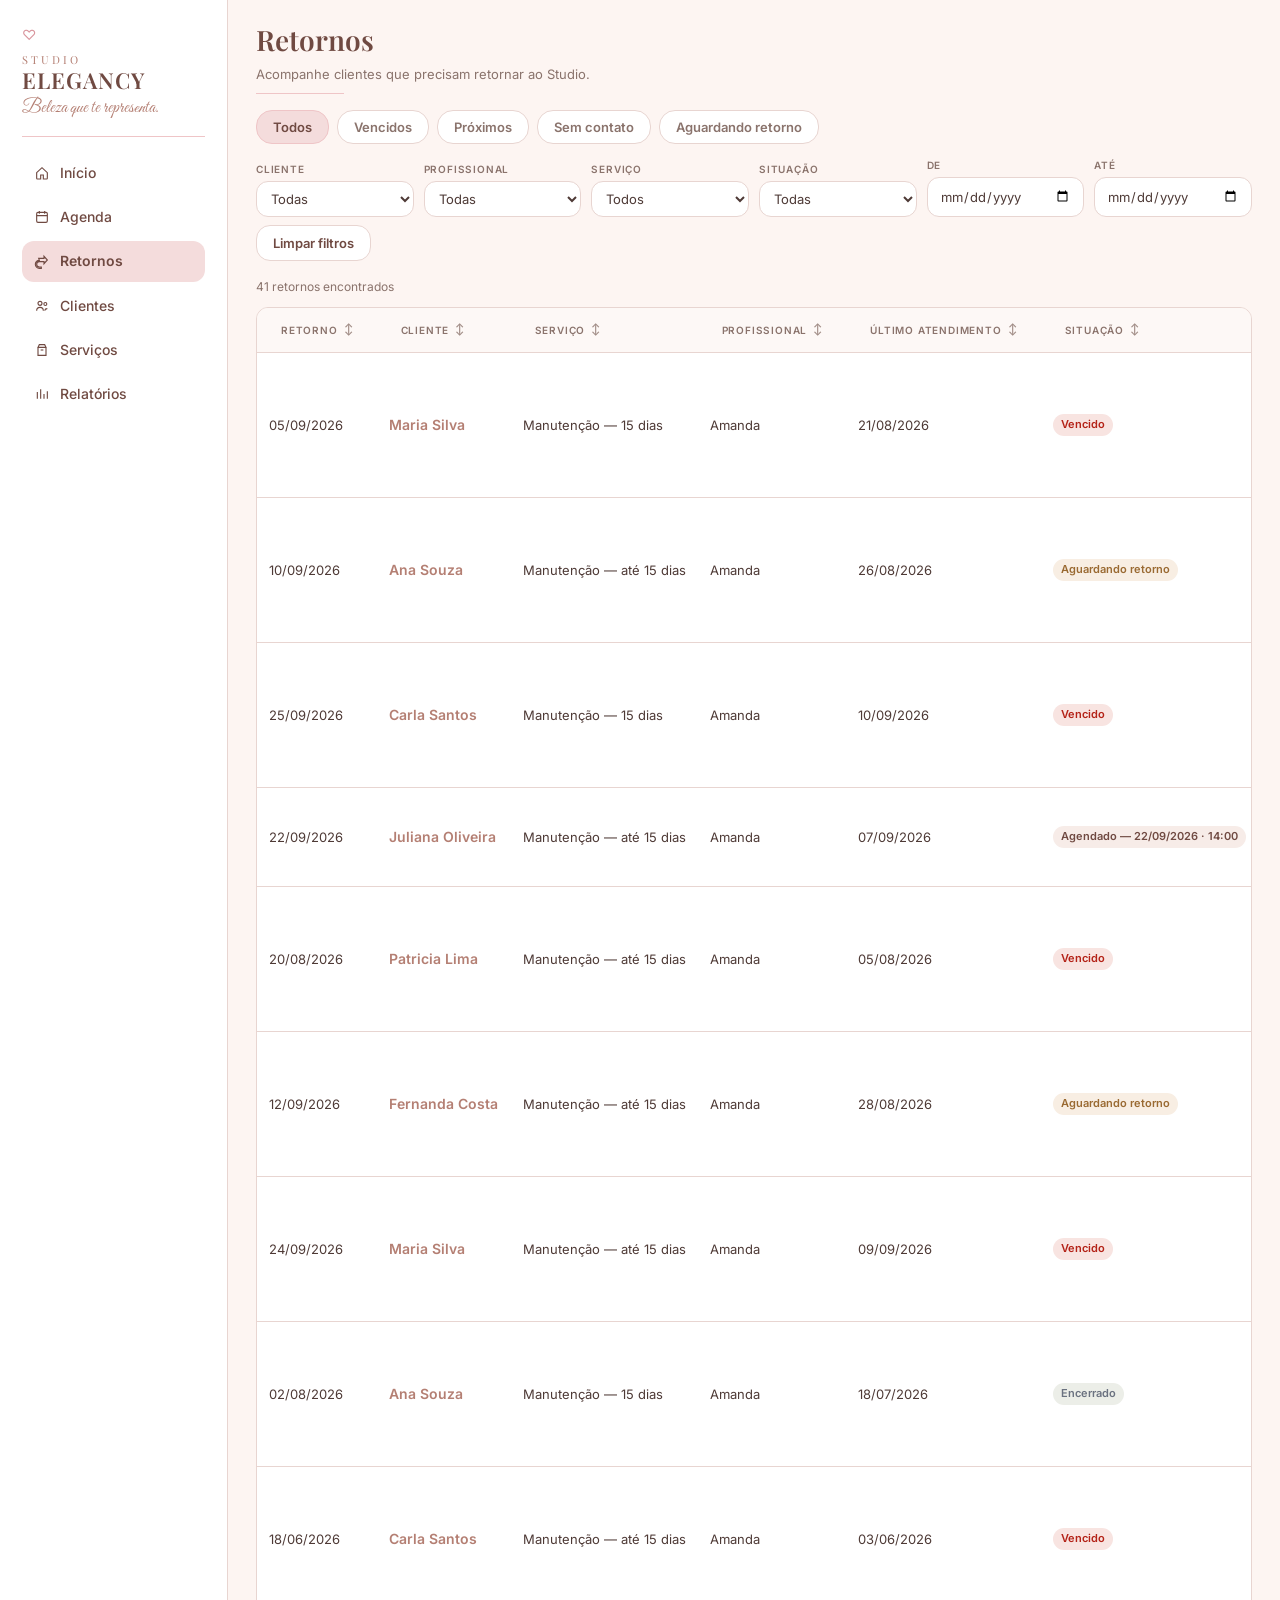
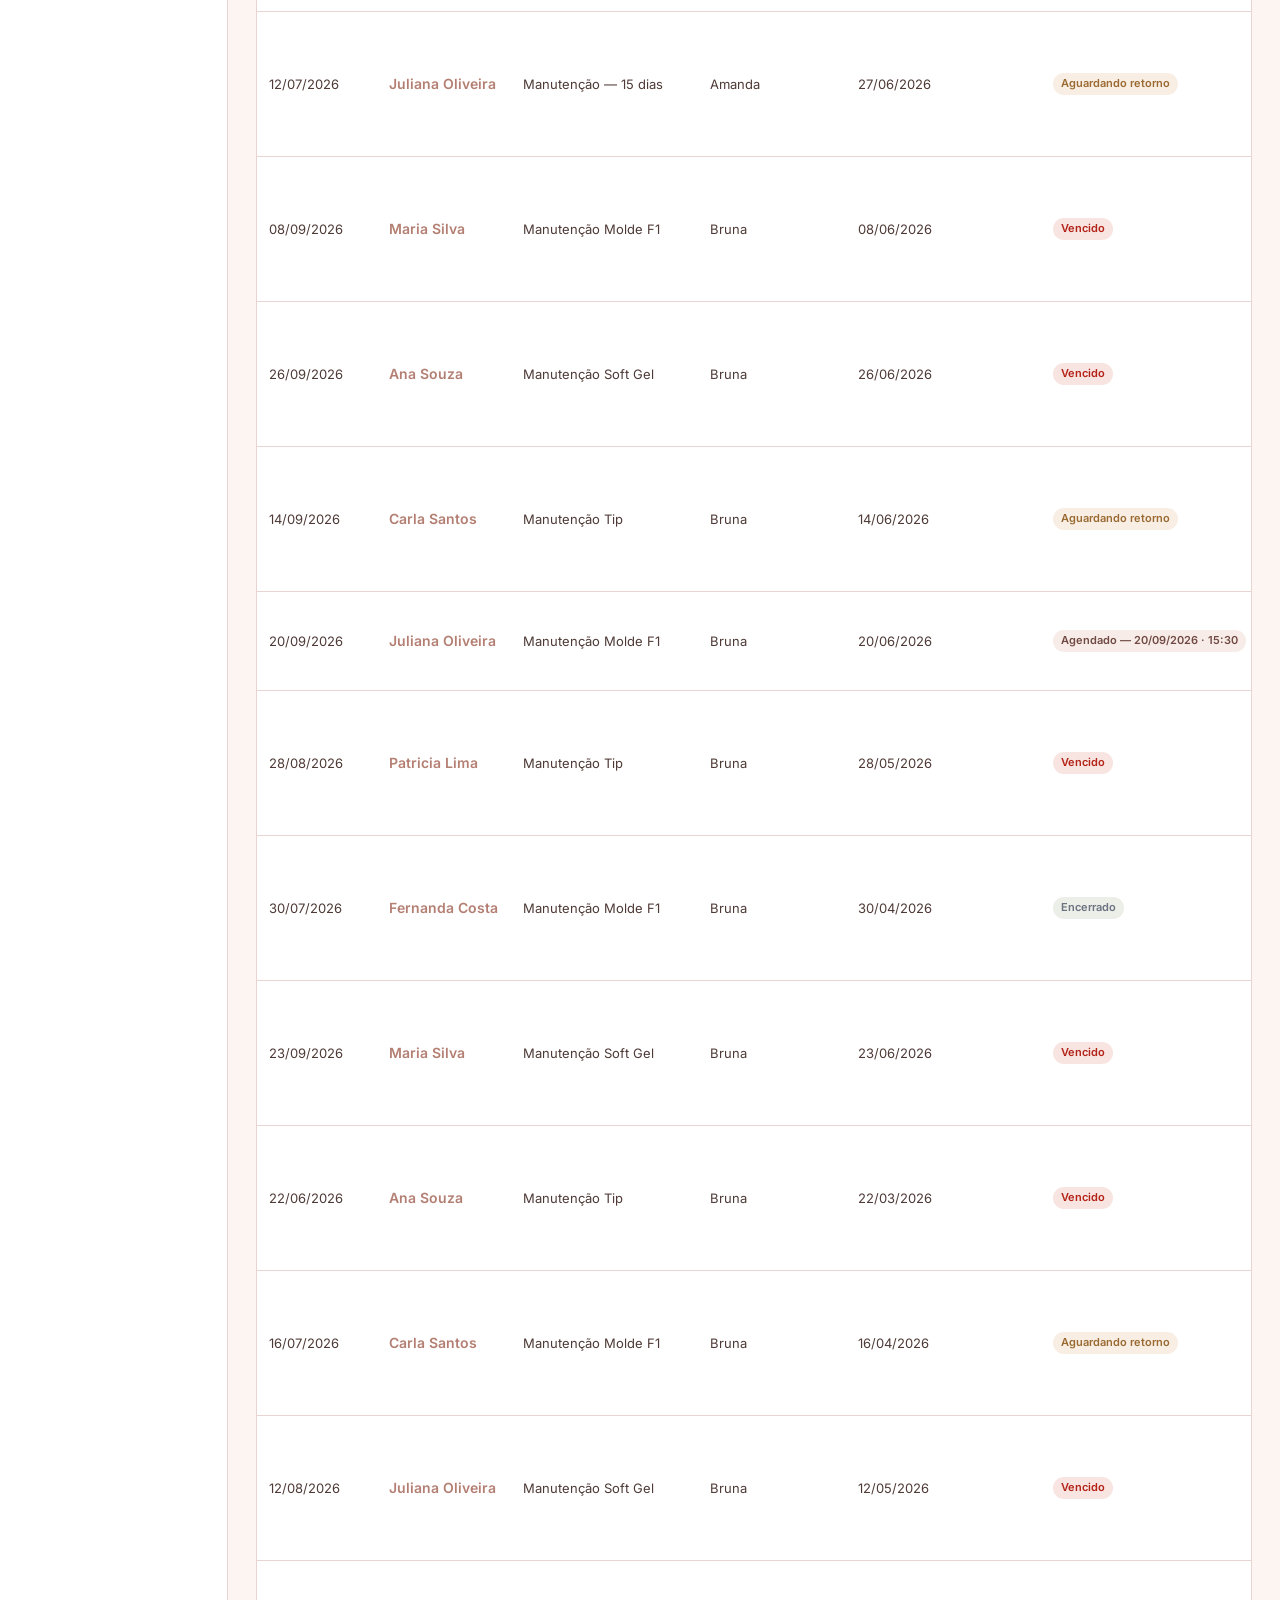
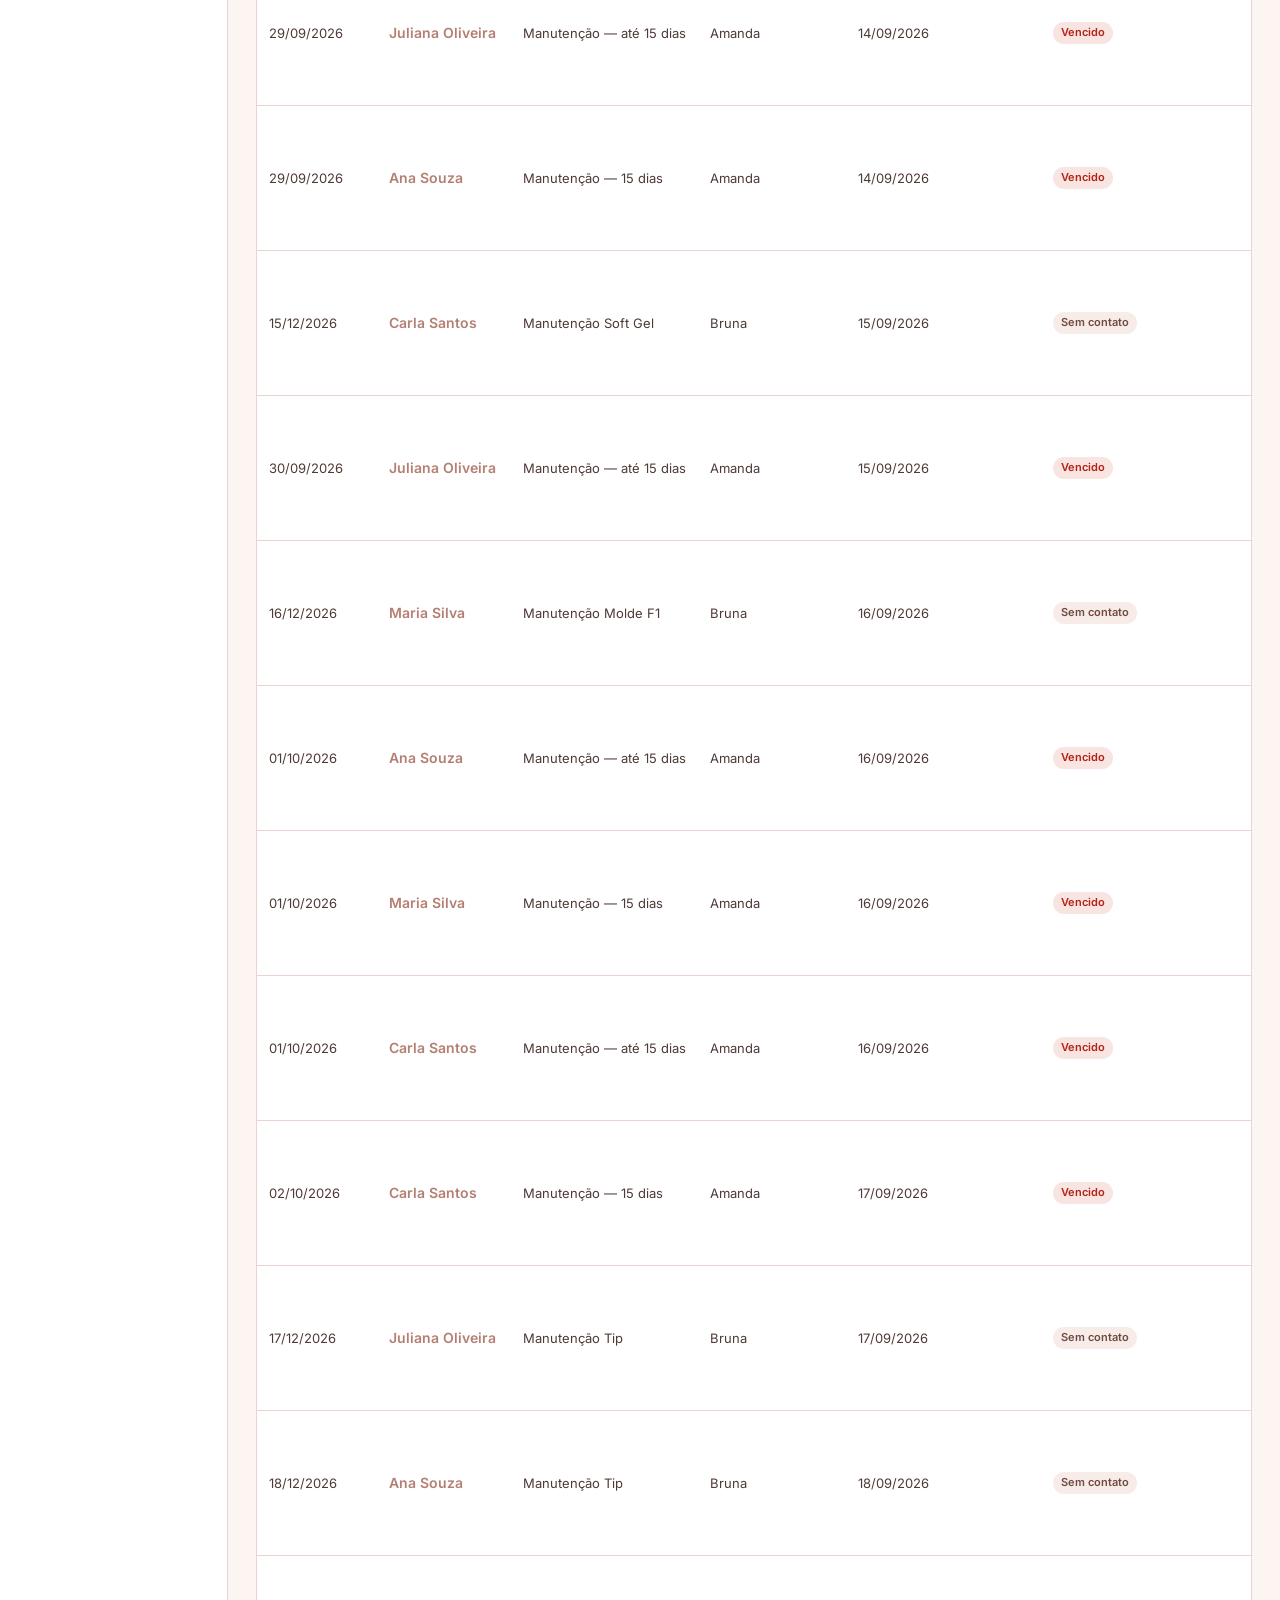
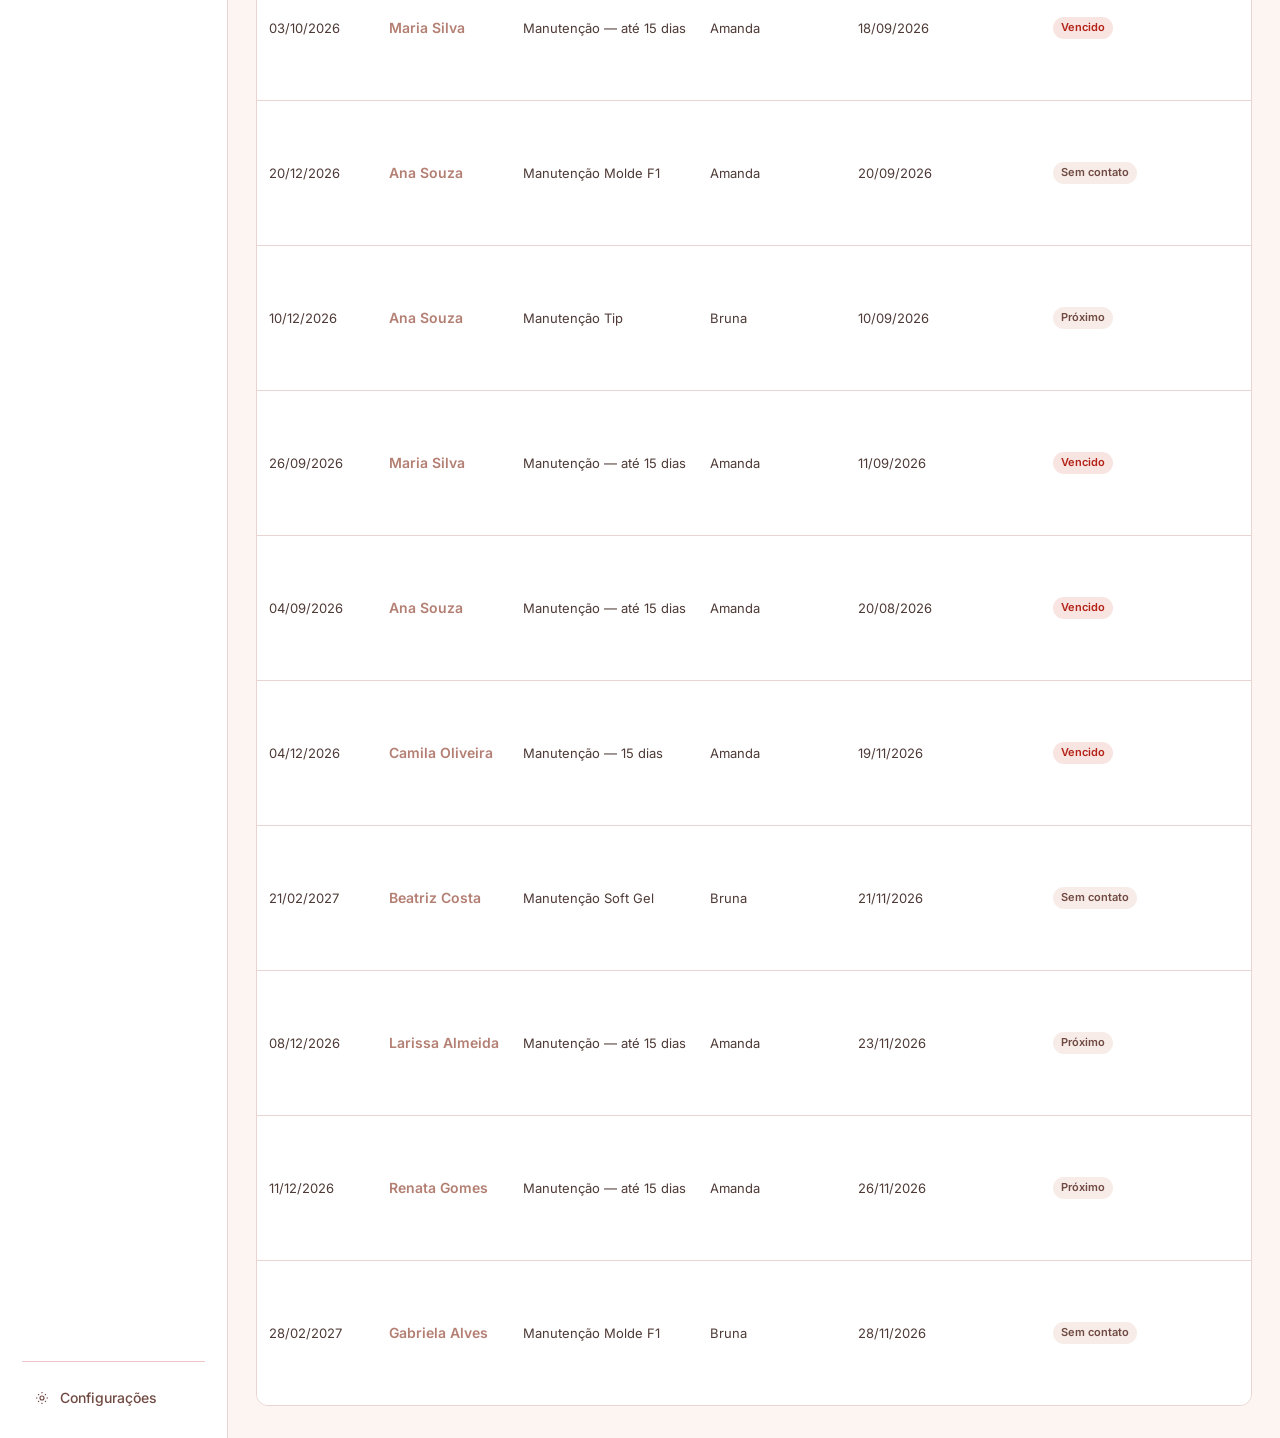
==== retornos.html @ 5b89ec08 "Publish the Studio Elegancy web prototype on GitHub Pages with fictional demo data. Co-authored-by: " ====
<!DOCTYPE html>
<html lang="pt-BR">
<head>
  <meta charset="UTF-8">
  <meta name="viewport" content="width=device-width, initial-scale=1">
  <title>Retornos · Studio Elegancy</title>
  <link rel="preconnect" href="https://fonts.googleapis.com">
  <link rel="preconnect" href="https://fonts.gstatic.com" crossorigin>
  <link href="https://fonts.googleapis.com/css2?family=Great+Vibes&family=Inter:wght@400;500;600&family=Playfair+Display:wght@500;600&display=swap" rel="stylesheet">
  <link rel="stylesheet" href="css/tokens.css">
  <link rel="stylesheet" href="css/base.css">
  <link rel="stylesheet" href="css/layout.css">
  <link rel="stylesheet" href="css/components.css">
  <link rel="stylesheet" href="css/pages.css?v=tbl1">
</head>
<body class="app-body" data-page="retornos">
  <main class="content">
    <header class="page-header">
      <div>
        <h1 class="page-title">Retornos</h1>
        <p class="page-subtitle">Acompanhe clientes que precisam retornar ao Studio.</p>
        <div class="header-rule"></div>
      </div>
    </header>
    <div class="agenda-toolbar">
      <div class="segments" id="returns-filters">
        <button class="segment is-active" type="button" data-return-filter="todas">Todos</button>
        <button class="segment" type="button" data-return-filter="vencida">Vencidos</button>
        <button class="segment" type="button" data-return-filter="proxima">Próximos</button>
        <button class="segment" type="button" data-return-filter="sem_contato">Sem contato</button>
        <button class="segment" type="button" data-return-filter="aguardando">Aguardando retorno</button>
      </div>
    </div>
    <div class="agenda-filters" id="returns-extra-filters">
      <label class="agenda-filter">
        <span>Cliente</span>
        <select class="select" id="ret-filter-client"></select>
      </label>
      <label class="agenda-filter">
        <span>Profissional</span>
        <select class="select" id="ret-filter-pro">
          <option value="">Todas</option>
          <option value="Amanda">Amanda</option>
          <option value="Bruna">Bruna</option>
        </select>
      </label>
      <label class="agenda-filter">
        <span>Serviço</span>
        <select class="select" id="ret-filter-svc"></select>
      </label>
      <label class="agenda-filter">
        <span>Situação</span>
        <select class="select" id="ret-filter-sit">
          <option value="">Todas</option>
          <option value="vencido">Vencido</option>
          <option value="proximo">Próximo</option>
          <option value="sem_contato">Sem contato</option>
          <option value="aguardando">Aguardando retorno</option>
          <option value="agendado">Agendado</option>
          <option value="encerrado">Encerrado</option>
        </select>
      </label>
      <label class="agenda-filter">
        <span>De</span>
        <input class="input" id="ret-filter-from" type="date">
      </label>
      <label class="agenda-filter">
        <span>Até</span>
        <input class="input" id="ret-filter-to" type="date">
      </label>
      <button class="btn btn--secondary" id="ret-filter-clear" type="button">Limpar filtros</button>
    </div>
    <p class="hint crm-count" id="returns-count"></p>
    <div id="returns-list"></div>
  </main>
  <script src="js/data.js?v=pub1"></script>
  <script src="js/demo-seed.js?v=pub1"></script>
  <script src="js/state.js?v=pub1"></script>
  <script src="js/catalog.js?v=svc5"></script>
  <script src="js/availability.js?v=av1"></script>
  <script src="js/shell.js?v=ret1"></script>
  <script src="js/tables.js?v=tbl1"></script>
  <script src="js/appointments.js?v=tbl1"></script>
  <script src="js/maintenance.js?v=tbl1"></script>
  <script src="js/clients-form.js?v=et5"></script>
  <script src="js/anamnese.js?v=et5"></script>
  <script src="js/new-appointment.js?v=svc5"></script>
</body>
</html>
---- css/tokens.css ----
/* Studio Elegancy — Design System
   Extraído da ficha de anamnese e da tabela de preços.
   Sem backend. Só interface. */

:root {
  --canvas: #fdf5f2;
  --blush: #f4dcdc;
  --rose-light: #efc5c7;
  --rose: #d9959d;
  --rose-burn: #b47f73;
  --brown: #704a42;
  --ink: #4e3a36;
  --white: #ffffff;
  --muted: #8a736c;
  --line: #e8d5d1;
  --soft-gray: #ede6e3;

  --font-display: "Playfair Display", "Palatino Linotype", Georgia, serif;
  --font-ui: Inter, "Segoe UI", Calibri, Arial, sans-serif;
  --font-script: "Great Vibes", "Segoe Script", cursive;

  --sidebar-width: 228px;
  --radius-sm: 10px;
  --radius-md: 14px;
  --radius-lg: 16px;
  --radius-xl: 18px;
  --space: 8px;

  --shadow-soft: 0 10px 30px rgba(112, 74, 66, 0.06);
}
---- css/base.css ----
*,
*::before,
*::after {
  box-sizing: border-box;
}

[hidden] {
  display: none !important;
}

html,
body {
  margin: 0;
  min-height: 100%;
}

body {
  font-family: var(--font-ui);
  font-size: 13px;
  color: var(--ink);
  background: var(--canvas);
  line-height: 1.45;
}

img {
  max-width: 100%;
}

button,
input,
select,
textarea {
  font-family: inherit;
  font-size: inherit;
  color: inherit;
}

button {
  cursor: pointer;
}

a {
  color: inherit;
  text-decoration: none;
}

h1,
h2,
h3,
p {
  margin: 0;
}

:focus-visible {
  outline: 2px solid var(--rose);
  outline-offset: 2px;
}
---- css/layout.css ----
.app-body {
  min-height: 100vh;
}

.shell {
  display: flex;
  min-height: 100vh;
}

.sidebar {
  position: sticky;
  top: 0;
  width: var(--sidebar-width);
  min-height: 100vh;
  padding: 28px 22px 20px;
  background: var(--white);
  border-right: 1px solid var(--line);
  display: flex;
  flex-direction: column;
  flex-shrink: 0;
}

.brand-heart {
  color: var(--rose);
  font-size: 14px;
  line-height: 1;
}

.brand-studio {
  margin-top: 10px;
  font-family: var(--font-display);
  color: var(--rose-burn);
  font-size: 11px;
  letter-spacing: 3px;
}

.brand-name {
  font-family: var(--font-display);
  color: var(--brown);
  font-size: 22px;
  font-weight: 600;
  letter-spacing: 1px;
  line-height: 1.1;
}

.brand-slogan {
  margin-top: 6px;
  font-family: var(--font-script);
  color: var(--rose-burn);
  font-size: 18px;
  line-height: 1.2;
}

.sidebar-rule {
  height: 1px;
  margin: 16px 0;
  background: var(--rose-light);
  border: 0;
}

.nav {
  display: flex;
  flex-direction: column;
  gap: 4px;
}

.nav-link {
  display: flex;
  align-items: center;
  gap: 10px;
  padding: 10px 12px;
  border-radius: 12px;
  color: var(--brown);
  font-size: 14px;
  font-weight: 500;
}

.nav-link svg {
  width: 16px;
  height: 16px;
  stroke: currentColor;
  fill: none;
  stroke-width: 1.7;
  flex-shrink: 0;
}

.nav-link:hover {
  background: var(--canvas);
}

.nav-link.is-active {
  background: var(--blush);
  color: var(--brown);
  font-weight: 600;
}

.nav-link.is-soon {
  color: var(--muted);
  font-weight: 400;
}

.nav-spacer {
  flex: 1;
}

.content {
  flex: 1;
  min-width: 0;
  padding: 20px 28px 32px;
}

.page-header {
  display: flex;
  justify-content: space-between;
  align-items: flex-start;
  gap: 16px;
  margin-bottom: 16px;
}

.page-title {
  font-family: var(--font-display);
  font-size: 28px;
  font-weight: 600;
  color: var(--brown);
}

.page-subtitle {
  margin-top: 4px;
  color: var(--muted);
}

.header-rule {
  width: 88px;
  height: 1px;
  margin-top: 10px;
  background: var(--rose-light);
}

.split {
  display: grid;
  grid-template-columns: minmax(280px, 2fr) minmax(360px, 3fr);
  gap: 16px;
  min-height: calc(100vh - 160px);
}

.split--clientes {
  grid-template-columns: minmax(240px, 320px) minmax(0, 1fr);
  gap: 22px;
  align-items: start;
}

@media (max-width: 720px) {
  .split,
  .split--clientes {
    grid-template-columns: 1fr;
  }

  .sidebar {
    width: 88px;
    padding: 20px 12px;
  }

  .brand-studio,
  .brand-name,
  .brand-slogan,
  .nav-link span {
    display: none;
  }

  .nav-link {
    justify-content: center;
  }
}
---- css/components.css ----
.kicker {
  display: block;
  color: var(--rose-burn);
  font-size: 11px;
  font-weight: 600;
  letter-spacing: 1.2px;
  text-transform: uppercase;
}

.btn {
  display: inline-flex;
  align-items: center;
  justify-content: center;
  gap: 8px;
  min-height: 38px;
  padding: 8px 16px;
  border-radius: var(--radius-md);
  border: 1px solid transparent;
  font-weight: 600;
  transition: background 0.15s ease, border-color 0.15s ease, color 0.15s ease;
}

.btn[hidden] {
  display: none !important;
}

.btn--primary {
  background: var(--rose);
  color: var(--white);
}

.btn--primary:hover {
  background: var(--rose-burn);
}

.btn--primary:active {
  transform: translateY(1px);
  background: var(--brown);
}

.btn--secondary {
  background: var(--white);
  color: var(--brown);
  border-color: var(--line);
}

.btn--secondary:hover {
  background: var(--canvas);
  border-color: var(--rose);
}

.btn--danger {
  background: var(--white);
  color: var(--rose-burn);
  border-color: var(--rose-light);
}

.btn--danger:hover {
  background: var(--canvas);
  border-color: var(--rose);
}

.btn--ghost {
  background: transparent;
  color: var(--brown);
}

.btn:disabled {
  opacity: 0.55;
  cursor: not-allowed;
}

.btn-row {
  display: flex;
  flex-wrap: wrap;
  gap: 8px;
}

.card {
  background: var(--white);
  border: 1px solid var(--line);
  border-radius: var(--radius-lg);
}

.card--pad {
  padding: 18px 16px;
}

.card--hover:hover,
.appt-card:hover,
.list-card:hover,
.service-card:hover {
  border-color: var(--rose-light);
}

.section-title {
  font-family: var(--font-display);
  font-size: 18px;
  font-weight: 600;
  color: var(--brown);
}

.section-head {
  display: flex;
  align-items: center;
  justify-content: space-between;
  gap: 12px;
}

.btn-plus {
  width: 38px;
  height: 38px;
  flex-shrink: 0;
  display: grid;
  place-items: center;
  border: 1px solid var(--line);
  border-radius: 50%;
  background: var(--white);
  color: var(--brown);
  font-size: 22px;
  line-height: 1;
  cursor: pointer;
  transition: background 0.15s ease, border-color 0.15s ease, color 0.15s ease;
}

.btn-plus:hover {
  background: var(--blush);
  border-color: var(--rose);
  color: var(--rose-burn);
}

.welcome {
  padding: 20px 24px 18px;
  border-radius: var(--radius-xl);
}

.greeting {
  font-family: var(--font-display);
  font-size: 26px;
  color: var(--brown);
}

.greeting-slogan {
  margin-top: 2px;
  font-family: var(--font-script);
  color: var(--rose-burn);
  font-size: 22px;
}

.welcome p {
  margin-top: 6px;
  color: var(--muted);
}

.period {
  display: flex;
  flex-wrap: wrap;
  align-items: flex-end;
  gap: 12px;
  margin-top: 16px;
}

.period-hint {
  width: 100%;
  color: var(--muted);
  font-size: 12px;
}

.metrics {
  display: grid;
  grid-template-columns: repeat(3, 1fr);
  gap: 12px;
  margin-top: 16px;
}

.metric {
  padding: 16px 18px;
}

.metric-value,
.stat-value,
.service-price {
  font-family: var(--font-display);
  color: var(--brown);
  font-size: 26px;
  font-weight: 600;
}

.metric-hint,
.hint {
  color: var(--muted);
  font-size: 12px;
}

.stats {
  display: grid;
  grid-template-columns: 1fr 1fr;
  gap: 12px;
  margin-top: 12px;
}

.stat-pill {
  display: flex;
  align-items: flex-end;
  justify-content: space-between;
  gap: 12px;
  padding: 12px 18px;
}

.main-grid {
  display: grid;
  grid-template-columns: 3fr 2fr;
  gap: 14px;
  margin-top: 14px;
}

.footer-grid {
  display: grid;
  grid-template-columns: 1fr 1fr;
  gap: 14px;
  margin-top: 14px;
  padding: 14px 18px;
}

.appt-list {
  display: flex;
  flex-direction: column;
  gap: 8px;
  margin-top: 12px;
}

.appt-card {
  display: grid;
  grid-template-columns: 72px 1fr auto auto;
  gap: 14px;
  align-items: center;
  padding: 10px 14px;
  cursor: pointer;
  transition: border-color 0.15s ease, transform 0.15s ease, background 0.15s ease;
}

.appt-card:hover {
  transform: translateY(-1px);
  background: #fffdfc;
}

.appt-time {
  font-family: var(--font-display);
  font-size: 18px;
  font-weight: 600;
  color: var(--rose-burn);
}

.appt-date {
  display: block;
  color: var(--muted);
  font-size: 12px;
}

.appt-name {
  font-size: 14px;
  font-weight: 600;
  color: var(--rose-burn);
}

.appt-name:hover {
  text-decoration: underline;
}

.appt-meta,
.client-meta {
  color: var(--muted);
  font-size: 12px;
  display: -webkit-box;
  -webkit-line-clamp: 2;
  -webkit-box-orient: vertical;
  overflow: hidden;
}

.appt-price {
  font-size: 14px;
  font-weight: 600;
}

.badge {
  display: inline-flex;
  align-items: center;
  justify-content: center;
  width: max-content;
  min-width: 92px;
  padding: 3px 10px;
  border-radius: var(--radius-sm);
  font-size: 11px;
  font-weight: 600;
  text-align: center;
}

.badge--agendado {
  background: var(--blush);
  color: var(--brown);
}

.badge--confirmado {
  background: var(--rose-light);
  color: var(--brown);
}

.badge--concluido {
  background: var(--rose-burn);
  color: var(--white);
}

.badge--cancelado {
  background: var(--soft-gray);
  color: var(--muted);
}

.chart-block {
  padding: 16px 18px 12px;
}

.chart-row {
  margin-top: 16px;
}

.chart-name {
  font-family: var(--font-display);
  font-size: 16px;
  color: var(--brown);
}

.chart-line {
  display: grid;
  grid-template-columns: 88px 1fr 92px;
  gap: 10px;
  align-items: center;
  margin-top: 8px;
}

.chart-line span {
  color: var(--muted);
  font-size: 12px;
}

.chart-line strong {
  text-align: right;
  color: var(--brown);
  font-size: 13px;
}

.chart-track {
  height: 10px;
  background: var(--canvas);
  border: 1px solid var(--line);
  border-radius: 999px;
  overflow: hidden;
}

.chart-fill {
  height: 100%;
  border-radius: 999px;
}

.chart-fill.is-realized {
  background: var(--rose-burn);
}

.chart-fill.is-forecast {
  background: var(--rose);
}

.segments {
  display: flex;
  flex-wrap: wrap;
  gap: 8px;
}

.segment {
  min-height: 34px;
  padding: 7px 16px;
  border-radius: 16px;
  border: 1px solid var(--line);
  background: var(--white);
  color: var(--muted);
  font-weight: 600;
}

.segment:hover {
  border-color: var(--rose);
  color: var(--brown);
}

.segment.is-active {
  background: var(--blush);
  color: var(--brown);
  border-color: var(--rose-light);
}

.field {
  display: flex;
  flex-direction: column;
  gap: 6px;
}

.field label,
.form-label {
  color: var(--rose-burn);
  font-size: 11px;
  font-weight: 600;
  letter-spacing: 1.2px;
  text-transform: uppercase;
}

.input,
.select,
.textarea {
  width: 100%;
  min-height: 40px;
  padding: 8px 12px;
  border: 1px solid var(--line);
  border-radius: 12px;
  background: var(--white);
}

.date-field {
  position: relative;
  width: 100%;
}

.date-field .input {
  padding-right: 38px;
}

.date-field-cal {
  position: absolute;
  top: 50%;
  right: 6px;
  display: grid;
  place-items: center;
  width: 28px;
  height: 28px;
  padding: 0;
  border: 0;
  background: transparent;
  color: var(--muted);
  transform: translateY(-50%);
  cursor: pointer;
}

.date-field-cal:hover {
  color: var(--brown);
}

.date-field-cal svg {
  width: 16px;
  height: 16px;
  display: block;
}

.date-field-native {
  position: absolute;
  inset: 0;
  opacity: 0;
  width: 100%;
  height: 100%;
  margin: 0;
  padding: 0;
  border: 0;
  pointer-events: none;
}

.textarea {
  min-height: 140px;
  resize: vertical;
}

.input:hover,
.select:hover,
.textarea:hover {
  border-color: var(--rose-light);
}

.input:focus,
.select:focus,
.textarea:focus {
  border-color: var(--rose);
  outline: none;
  box-shadow: 0 0 0 3px rgba(217, 149, 157, 0.18);
}

.search {
  width: 100%;
  margin-bottom: 12px;
}

.list-card {
  display: flex;
  align-items: center;
  gap: 12px;
  padding: 12px 14px;
  margin-bottom: 8px;
  cursor: pointer;
}

.list-card.is-selected {
  border-color: var(--rose);
  background: var(--canvas);
}

.initials {
  width: 36px;
  height: 36px;
  display: grid;
  place-items: center;
  border-radius: 18px;
  background: var(--blush);
  color: var(--brown);
  font-weight: 600;
  flex-shrink: 0;
}

.demo-tag {
  background: var(--blush);
  color: var(--brown);
  border-radius: 8px;
  padding: 2px 7px;
  font-size: 10px;
  font-weight: 600;
}

.profile-name {
  font-family: var(--font-display);
  font-size: 26px;
  color: var(--brown);
}

.ficha {
  padding: 14px 16px;
  margin-top: 12px;
}

.mini-row {
  display: grid;
  grid-template-columns: repeat(3, 1fr);
  gap: 10px;
  margin-top: 12px;
}

.service-grid {
  display: grid;
  grid-template-columns: repeat(3, 1fr);
  gap: 12px;
  margin: 10px 0 22px;
}

.service-card {
  padding: 14px 16px;
  cursor: pointer;
}

.week-grid {
  display: grid;
  grid-template-columns: repeat(7, 1fr);
  gap: 8px;
}

.week-col,
.month-cell {
  padding: 8px;
  min-height: 92px;
  text-align: center;
}

.week-chip {
  display: block;
  width: 100%;
  margin-top: 6px;
  padding: 8px 6px;
  border: 1px solid var(--line);
  border-radius: 12px;
  background: var(--white);
  font-size: 12px;
}

.week-chip:hover,
.month-cell.is-busy {
  background: var(--canvas);
  border-color: var(--rose);
}

.month-grid {
  display: grid;
  grid-template-columns: repeat(7, 1fr);
  gap: 6px;
}

.month-cell {
  min-height: 52px;
  border-radius: 12px;
  border: 1px solid var(--line);
  background: var(--white);
  cursor: pointer;
}

.month-cell.is-active {
  background: var(--blush);
  border-color: var(--rose);
}

.modal-backdrop {
  position: fixed;
  inset: 0;
  z-index: 40;
  display: grid;
  place-items: center;
  padding: 24px;
  background: rgba(78, 58, 54, 0.28);
  opacity: 0;
  visibility: hidden;
  pointer-events: none;
  transition: opacity 0.22s ease, visibility 0.22s ease;
}

.modal-backdrop.is-open {
  opacity: 1;
  visibility: visible;
  pointer-events: auto;
}

.modal {
  width: min(480px, 100%);
  max-height: calc(100vh - 48px);
  overflow: auto;
  padding: 28px 24px 22px;
  background: var(--canvas);
  border-radius: 18px;
  border: 1px solid var(--line);
  box-shadow: var(--shadow-soft);
}

.modal--wide {
  width: min(640px, 100%);
}

.modal-title {
  font-family: var(--font-display);
  font-size: 22px;
  color: var(--brown);
}

.form-grid {
  display: grid;
  gap: 12px;
  margin: 16px 0;
}

.modal-backdrop--over {
  z-index: 46;
  background: rgba(78, 58, 54, 0.38);
}

.modal-backdrop--top {
  z-index: 52;
  background: rgba(78, 58, 54, 0.44);
}

.modal--client {
  width: min(520px, 100%);
  display: flex;
  flex-direction: column;
  padding-bottom: 16px;
}

.textarea--short {
  min-height: 72px;
}

.client-form-actions {
  position: sticky;
  bottom: -16px;
  justify-content: flex-end;
  margin-top: 4px;
  padding: 12px 0 4px;
  background: linear-gradient(to top, var(--canvas) 68%, rgba(253, 245, 242, 0.72));
}

.client-ana-box {
  display: grid;
  gap: 6px;
  padding: 12px 14px;
  border: 1px dashed var(--line);
  border-radius: 14px;
  background: rgba(253, 245, 242, 0.7);
}

.client-ana-box[hidden] {
  display: none !important;
}

.client-ana-box p {
  margin: 0;
  color: var(--brown);
  font-size: 13px;
}

.client-age-hint {
  margin: 4px 0 0;
}

.field-error {
  display: none;
  color: var(--rose-burn);
  font-size: 11px;
}

.field.is-invalid .input,
.field.is-invalid .select,
.field.is-invalid .textarea {
  border-color: var(--rose-burn);
}

.field.is-invalid .field-error {
  display: block;
}

.form-note {
  display: flex;
  gap: 10px;
  align-items: flex-start;
  margin: 4px 0 0;
  padding: 12px 14px;
  background: var(--white);
  border: 1px solid var(--line);
  border-radius: 14px;
  color: var(--muted);
  font-size: 12px;
}

.form-note-mark {
  width: 18px;
  height: 18px;
  flex-shrink: 0;
  display: grid;
  place-items: center;
  border-radius: 50%;
  background: var(--blush);
  color: var(--rose-burn);
  font-size: 11px;
  font-style: italic;
  font-family: var(--font-display);
}

.status-soft {
  display: block;
  margin-top: 3px;
  color: var(--rose-burn);
  font-size: 11px;
  letter-spacing: 0.2px;
}

.complete-box {
  margin-top: 14px;
}

.complete-track {
  height: 4px;
  margin: 8px 0 6px;
  overflow: hidden;
  background: var(--blush);
  border-radius: 99px;
}

.complete-track span {
  display: block;
  height: 100%;
  background: var(--rose);
  border-radius: 99px;
}

.toast {
  position: fixed;
  right: 24px;
  bottom: 24px;
  z-index: 60;
  display: none;
  padding: 12px 16px;
  background: var(--white);
  border: 1px solid var(--rose-light);
  border-radius: 14px;
  color: var(--brown);
  box-shadow: var(--shadow-soft);
}

.toast.is-open {
  display: block;
}

.empty {
  color: var(--muted);
  font-size: 12px;
}

@media (max-width: 900px) {
  .metrics,
  .main-grid,
  .footer-grid,
  .service-grid,
  .mini-row,
  .week-grid {
    grid-template-columns: 1fr;
  }

  .appt-card {
    grid-template-columns: 64px 1fr;
  }
}
---- css/pages.css ----
.stack {
  display: flex;
  flex-direction: column;
  gap: 12px;
}

.agenda-toolbar {
  display: flex;
  flex-wrap: wrap;
  align-items: center;
  gap: 8px;
  margin-bottom: 14px;
}

.agenda-toolbar .segments {
  margin-right: auto;
}

.agenda-layout {
  display: grid;
  grid-template-columns: 3fr 2fr;
  gap: 16px;
}

.agenda-nav {
  display: flex;
  align-items: center;
  flex-wrap: wrap;
  gap: 6px;
  justify-content: flex-end;
}

.agenda-nav[hidden],
.agenda-range[hidden],
.agenda-datepick[hidden],
.agenda-range-error[hidden],
.ms-panel[hidden] {
  display: none !important;
}

.agenda-nav .btn {
  min-height: 36px;
  padding: 7px 12px;
  font-size: 12px;
}

.agenda-datepick {
  position: relative;
  display: inline-flex;
  align-items: center;
  gap: 8px;
  min-width: 148px;
  padding: 7px 12px;
  border: 1px solid var(--line);
  border-radius: 999px;
  background: var(--white);
  color: var(--ink);
  font-size: 12px;
  font-weight: 600;
  cursor: pointer;
}

.agenda-datepick input[type="date"],
.agenda-datepick input[type="month"] {
  position: absolute;
  inset: 0;
  width: 100%;
  height: 100%;
  opacity: 0;
  cursor: pointer;
  border: 0;
}

.agenda-range {
  display: flex;
  flex-wrap: wrap;
  align-items: end;
  gap: 8px 10px;
  margin: 0 0 14px;
}

.agenda-range .input {
  min-height: 36px;
  min-width: 148px;
}

.agenda-range .btn {
  min-height: 36px;
  margin-bottom: 1px;
}

.agenda-range-error {
  margin: -8px 0 14px;
}

.agenda-filters {
  display: flex;
  flex-wrap: wrap;
  align-items: end;
  gap: 8px 10px;
  margin: 0 0 16px;
}

.agenda-filter {
  display: flex;
  flex-direction: column;
  gap: 4px;
  min-width: 148px;
  flex: 1 1 148px;
}

.agenda-filter span {
  color: var(--muted);
  font-size: 10px;
  font-weight: 600;
  letter-spacing: 0.08em;
  text-transform: uppercase;
}

.agenda-filter .select {
  min-height: 36px;
  padding: 6px 10px;
  font-size: 13px;
}

.agenda-filters .btn {
  flex: 0 0 auto;
  min-height: 36px;
  margin-bottom: 1px;
}

.ms {
  position: relative;
  display: flex;
  flex-direction: column;
  gap: 4px;
  min-width: 148px;
  flex: 1 1 148px;
}

.ms-kicker {
  color: var(--muted);
  font-size: 10px;
  font-weight: 600;
  letter-spacing: 0.08em;
  text-transform: uppercase;
}

.ms-trigger {
  display: flex;
  align-items: center;
  justify-content: space-between;
  gap: 8px;
  min-height: 36px;
  padding: 6px 12px;
  border: 1px solid var(--line);
  border-radius: 999px;
  background: var(--white);
  color: var(--ink);
  font-size: 13px;
  text-align: left;
  cursor: pointer;
}

.ms-trigger:hover,
.ms-trigger[aria-expanded="true"] {
  border-color: var(--rose);
}

.ms-summary {
  overflow: hidden;
  text-overflow: ellipsis;
  white-space: nowrap;
}

.ms-caret {
  color: var(--muted);
  font-size: 11px;
}

.ms-panel {
  position: absolute;
  top: calc(100% + 6px);
  left: 0;
  z-index: 30;
  width: max(100%, 240px);
  max-width: 320px;
  padding: 12px;
  border: 1px solid var(--line);
  border-radius: 14px;
  background: var(--white);
  box-shadow: 0 10px 28px rgba(112, 74, 66, 0.08);
}

.ms[data-ms="servico"] .ms-panel,
.ms[data-ms="cliente"] .ms-panel {
  width: 280px;
}

.ms-title {
  margin: 0 0 8px;
  color: var(--muted);
  font-size: 10px;
  font-weight: 600;
  letter-spacing: 0.08em;
  text-transform: uppercase;
}

.ms-search {
  width: 100%;
  min-height: 34px;
  margin-bottom: 8px;
  padding: 6px 10px;
  font-size: 13px;
}

.ms-list {
  max-height: 240px;
  overflow: auto;
  padding-right: 2px;
}

.ms-option {
  display: flex;
  align-items: center;
  gap: 8px;
  padding: 5px 2px;
  color: var(--ink);
  font-size: 13px;
  cursor: pointer;
}

.ms-option input {
  width: 14px;
  height: 14px;
  margin: 0;
  accent-color: #d9959d;
  flex: 0 0 auto;
}

.ms-cat {
  margin: 10px 0 4px;
  color: var(--muted);
  font-size: 10px;
  font-weight: 600;
  letter-spacing: 0.08em;
}

.ms-empty {
  margin: 8px 0;
  color: var(--muted);
  font-size: 12px;
}

.ms-apply {
  width: 100%;
  margin-top: 10px;
  min-height: 34px;
}

.agenda-board {
  background: transparent;
}

.agenda-board-head {
  display: flex;
  align-items: baseline;
  justify-content: space-between;
  gap: 12px;
  flex-wrap: wrap;
  margin-bottom: 10px;
}

.agenda-count {
  margin: 0;
  color: var(--muted);
  font-size: 13px;
}

.agenda-table-wrap {
  overflow-x: auto;
  border: 1px solid var(--line);
  border-radius: 12px;
  background: var(--white);
}

.agenda-table {
  width: 100%;
  min-width: 760px;
  border-collapse: collapse;
}

.agenda-table th,
.agenda-table td {
  padding: 7px 12px;
  border-bottom: 1px solid var(--line);
  text-align: left;
  white-space: nowrap;
  vertical-align: middle;
  font-size: 13px;
}

.agenda-table th {
  color: var(--muted);
  font-size: 10px;
  font-weight: 600;
  letter-spacing: 0.08em;
  text-transform: uppercase;
  background: #fdf8f6;
}

.th-sortable {
  padding: 0;
}

.th-sort {
  display: inline-flex;
  align-items: center;
  gap: 6px;
  width: 100%;
  margin: 0;
  padding: 7px 12px;
  border: 0;
  background: transparent;
  color: inherit;
  font: inherit;
  letter-spacing: inherit;
  text-transform: inherit;
  text-align: left;
  cursor: pointer;
}

.th-sort:hover {
  color: var(--brown);
}

.th-sort-mark {
  font-size: 11px;
  letter-spacing: 0;
  text-transform: none;
  opacity: 0.55;
}

.th-sortable[data-sort] .th-sort-mark {
  opacity: 0.8;
}

.agenda-table tbody tr:last-child td {
  border-bottom: 0;
}

.agenda-row {
  cursor: pointer;
}

.agenda-row:hover td {
  background: #fdf8f6;
}

.agenda-row .appt-name {
  font-weight: 600;
}

.agenda-time {
  font-variant-numeric: tabular-nums;
  font-weight: 600;
  color: var(--brown);
}

.agenda-valor {
  font-variant-numeric: tabular-nums;
}

.agenda-status {
  display: inline-flex;
  align-items: center;
  gap: 6px;
  color: var(--ink);
  font-size: 12px;
}

.agenda-dot {
  width: 7px;
  height: 7px;
  border-radius: 50%;
  background: var(--rose);
}

.agenda-status--confirmado .agenda-dot {
  background: var(--brown);
}

.agenda-status--concluido .agenda-dot {
  background: #8a9a7b;
}

.agenda-status--cancelado .agenda-dot {
  background: var(--muted);
}

.agenda-status--cancelado {
  color: var(--muted);
}

.agenda-empty {
  padding: 28px 18px;
  border: 1px dashed var(--line);
  border-radius: 12px;
  background: var(--white);
  text-align: center;
}

.agenda-empty p {
  margin: 0;
}

.agenda-empty .hint {
  margin-top: 6px;
}

.agenda-empty .btn {
  margin-top: 12px;
}

.week-grid .week-col {
  min-height: 0;
  padding: 8px 6px 10px;
  border: 1px solid var(--line);
  border-radius: 12px;
  background: var(--white);
  text-align: left;
}

.week-grid .week-col .segment {
  width: 100%;
  margin-bottom: 8px;
}

.week-line {
  display: grid;
  width: 100%;
  margin-top: 4px;
  padding: 6px 7px;
  border: 0;
  border-radius: 8px;
  background: #fdf8f6;
  color: inherit;
  text-align: left;
  cursor: pointer;
}

.week-grid .week-col {
  min-width: 148px;
}

.week-line span,
.week-line strong,
.week-line em,
.week-line small {
  display: block;
  white-space: normal;
  overflow: visible;
}

.week-line span {
  color: var(--brown);
  font-size: 11px;
  font-weight: 600;
}

.week-line strong {
  font-size: 12px;
}

.week-line em,
.week-line small {
  font-style: normal;
  color: var(--muted);
  font-size: 11px;
}

.week-line:hover {
  background: var(--blush);
}

.week-grid {
  overflow-x: auto;
}

@media (max-width: 900px) {
  .agenda-filter {
    min-width: calc(50% - 8px);
    flex: 1 1 calc(50% - 8px);
  }

  .agenda-datepick {
    min-width: 148px;
  }
}

.placeholder-card {
  max-width: 560px;
  padding: 28px 24px;
}

.login-page {
  min-height: 100vh;
  display: grid;
  place-items: center;
  padding: 32px;
}

.login-card {
  width: min(420px, 100%);
  padding: 36px 28px;
  text-align: center;
}

.login-card .brand-name {
  font-size: 28px;
}

.login-actions {
  display: grid;
  gap: 10px;
  margin-top: 24px;
}

.composer {
  width: min(1080px, 100%);
  max-height: calc(100vh - 40px);
  overflow: auto;
  background: var(--canvas);
  border: 1px solid var(--line);
  border-radius: 22px;
  box-shadow: var(--shadow-soft);
  transform: translateY(14px);
  transition: transform 0.22s ease;
}

.modal-backdrop.is-open .composer {
  transform: translateY(0);
}

.composer-top {
  display: flex;
  align-items: flex-start;
  justify-content: space-between;
  gap: 16px;
  padding: 28px 28px 8px;
}

.composer-close {
  width: 36px;
  height: 36px;
  border: 1px solid var(--line);
  border-radius: 18px;
  background: var(--white);
  color: var(--brown);
  font-size: 20px;
  line-height: 1;
  flex-shrink: 0;
  transition: border-color 0.15s ease, background 0.15s ease;
}

.composer-close:hover {
  border-color: var(--rose);
  background: var(--blush);
}

.composer-grid {
  display: grid;
  grid-template-columns: minmax(0, 1.35fr) minmax(260px, 0.85fr);
  gap: 20px;
  padding: 8px 28px 28px;
}

.composer-form {
  display: grid;
  gap: 16px;
}

.when-row,
.choice-row {
  display: grid;
  grid-template-columns: 1fr 1fr;
  gap: 12px;
}

.choice {
  min-height: 46px;
  border: 1px solid var(--line);
  border-radius: 14px;
  background: var(--white);
  color: var(--brown);
  font-weight: 600;
  transition: border-color 0.15s ease, background 0.15s ease, color 0.15s ease;
}

.choice:hover {
  border-color: var(--rose);
}

.choice.is-active {
  background: var(--blush);
  border-color: var(--rose);
  color: var(--brown);
}

.client-combo {
  display: flex;
  align-items: stretch;
  position: relative;
  border: 1px solid var(--line);
  border-radius: 14px;
  background: var(--white);
  transition: border-color 0.15s ease, box-shadow 0.15s ease;
}

.client-combo:hover,
.client-combo.is-open,
.client-combo.has-client {
  border-color: var(--rose-light);
}

.client-combo.is-open {
  border-color: var(--rose);
  box-shadow: 0 0 0 3px rgba(217, 149, 157, 0.14);
}

.client-combo.is-invalid {
  border-color: var(--rose-burn);
}

.picker {
  position: relative;
}

.picker-trigger {
  display: flex;
  align-items: center;
  gap: 10px;
  flex: 1;
  width: auto;
  min-height: 48px;
  min-width: 0;
  padding: 8px 12px;
  border: 0;
  border-radius: 14px 0 0 14px;
  background: transparent;
  text-align: left;
}

.picker-icon {
  width: 16px;
  height: 16px;
  flex-shrink: 0;
  color: var(--rose-burn);
}

.picker-name {
  flex: 1;
  min-width: 0;
  font-size: 14px;
  font-weight: 600;
  color: var(--brown);
}

.picker-check {
  margin-left: auto;
  color: var(--rose);
  font-size: 16px;
}

.picker-add {
  width: 48px;
  flex-shrink: 0;
  border: 0;
  border-left: 1px solid var(--line);
  border-radius: 0 13px 13px 0;
  background: var(--canvas);
  color: var(--brown);
  font-size: 22px;
  line-height: 1;
  font-weight: 500;
  transition: background 0.15s ease, color 0.15s ease;
}

.picker-add:hover {
  background: var(--blush);
  color: var(--rose-burn);
}

.picker-trigger:hover,
.picker.is-open .picker-trigger {
  border-color: var(--rose);
}

.picker.is-invalid .picker-trigger {
  border-color: var(--rose-burn);
}

.picker-placeholder {
  color: var(--muted);
}

.picker-panel {
  position: absolute;
  left: -1px;
  right: -1px;
  top: calc(100% + 6px);
  z-index: 6;
  display: none;
  max-height: 280px;
  overflow: auto;
  padding: 10px;
  background: var(--white);
  border: 1px solid var(--line);
  border-radius: 16px;
  box-shadow: var(--shadow-soft);
}

.client-combo.has-client .picker-icon {
  display: none;
}

.picker.is-open .picker-panel {
  display: block;
}

.picker-option {
  display: flex;
  align-items: center;
  gap: 10px;
  width: 100%;
  padding: 8px;
  border: 0;
  border-radius: 12px;
  background: transparent;
  text-align: left;
}

.picker-option:hover,
.picker-option.is-active {
  background: var(--canvas);
}

.picker-shortcut {
  display: flex;
  align-items: center;
  justify-content: center;
  width: 100%;
  margin-top: 8px;
  padding: 10px 12px;
  border: 1px dashed var(--rose-light);
  border-radius: 12px;
  background: var(--canvas);
  color: var(--brown);
  font-weight: 600;
  transition: background 0.15s ease, border-color 0.15s ease, color 0.15s ease;
}

.picker-shortcut:hover {
  background: var(--blush);
  border-color: var(--rose);
  color: var(--rose-burn);
}

.composer-summary {
  padding: 22px 20px;
  background: var(--white);
  border: 1px solid var(--line);
  border-radius: 18px;
  align-self: start;
  position: sticky;
  top: 16px;
}

.composer-notes {
  min-height: 72px;
}

.composer-actions {
  display: flex;
  justify-content: flex-end;
  gap: 10px;
  margin-top: 8px;
  padding: 12px 0 4px;
}

.btn-add-svc {
  width: 100%;
  min-height: 46px;
  margin-top: 4px;
  border: 1px dashed var(--rose-light);
  border-radius: 14px;
  background: var(--white);
  color: var(--brown);
  font-weight: 600;
  transition: background 0.15s ease, border-color 0.15s ease, color 0.15s ease;
}

.btn-add-svc:hover {
  background: var(--blush);
  border-color: var(--rose);
  color: var(--rose-burn);
}

.svc-list {
  display: grid;
  gap: 10px;
}

.svc-empty {
  margin: 0;
  padding: 16px 14px;
  border: 1px dashed var(--line);
  border-radius: 14px;
  background: var(--white);
  color: var(--muted);
  font-size: 13px;
}

.svc-card {
  position: relative;
  padding: 14px 16px 16px;
  background: var(--white);
  border: 1px solid var(--line);
  border-radius: 16px;
  box-shadow: var(--shadow-soft);
}

.svc-card.is-invalid {
  border-color: var(--rose-burn);
}

.svc-card-top {
  display: flex;
  justify-content: space-between;
  gap: 12px;
  align-items: flex-start;
}

.svc-name {
  margin: 0;
  font-family: var(--font-display);
  font-size: 18px;
  color: var(--brown);
}

.svc-cat {
  display: block;
  margin-top: 2px;
  color: var(--muted);
  font-size: 12px;
  letter-spacing: 0.04em;
  text-transform: uppercase;
}

.svc-card-side {
  display: grid;
  justify-items: end;
  gap: 4px;
}

.svc-price {
  color: var(--rose-burn);
  font-size: 14px;
}

.svc-ref {
  color: var(--muted);
  font-size: 11px;
}

.svc-remove {
  width: 28px;
  height: 28px;
  border: 1px solid var(--line);
  border-radius: 14px;
  background: var(--canvas);
  color: var(--brown);
  font-size: 16px;
  line-height: 1;
}

.svc-remove:hover {
  background: var(--blush);
  border-color: var(--rose);
}

.svc-pro-fixed,
.svc-card .select {
  margin-top: 12px;
}

.svc-warning {
  margin: 12px 0 0;
  color: var(--rose-burn);
  font-size: 13px;
}

.svc-card.is-invalid .field-error {
  display: block;
  margin-top: 8px;
}

.totals-box {
  padding: 14px 16px;
  background: var(--white);
  border: 1px solid var(--line);
  border-radius: 16px;
}

.totals-row,
.summary-line {
  display: flex;
  justify-content: space-between;
  gap: 12px;
  margin: 6px 0;
  color: var(--ink);
  font-size: 13px;
}

.summary-line em {
  color: var(--muted);
  font-style: normal;
  font-size: 12px;
}

.totals-row--total,
.summary-line--total {
  margin-top: 10px;
  padding-top: 10px;
  border-top: 1px solid var(--line);
  font-size: 15px;
}

.totals-row--total strong,
.summary-line--total strong {
  color: var(--rose-burn);
}

.svc-sheet {
  width: min(640px, 100%);
  max-height: calc(100vh - 40px);
  overflow: auto;
  padding: 24px;
  background: var(--canvas);
  border: 1px solid var(--line);
  border-radius: 22px;
  box-shadow: var(--shadow-soft);
}

.svc-cats {
  margin: 8px 0 16px;
  flex-wrap: wrap;
}

.svc-picker-list {
  display: grid;
  gap: 18px;
}

.svc-group {
  display: grid;
  gap: 8px;
}

.svc-pick {
  display: flex;
  align-items: center;
  justify-content: space-between;
  gap: 12px;
  width: 100%;
  padding: 12px 14px;
  border: 1px solid var(--line);
  border-radius: 14px;
  background: var(--white);
  text-align: left;
  transition: border-color 0.15s ease, background 0.15s ease;
}

.svc-pick:hover {
  border-color: var(--rose);
  background: #fffdfc;
}

.svc-pick.is-taken,
.svc-pick:disabled {
  opacity: 0.55;
  cursor: not-allowed;
}

.svc-taken {
  display: block;
  margin-top: 4px;
  color: var(--rose-burn);
  font-size: 11px;
}

.summary-services {
  margin: 8px 0 12px;
}

.field.is-invalid .select {
  border-color: var(--rose-burn);
}

@media (max-width: 900px) {
  .composer-grid,
  .when-row,
  .choice-row {
    grid-template-columns: 1fr;
  }

  .composer-top,
  .composer-grid {
    padding-left: 18px;
    padding-right: 18px;
  }
}

@media (max-width: 1100px) {
  .agenda-layout {
    grid-template-columns: 1fr;
  }
}

.ana-pill {
  display: inline-flex;
  align-items: center;
  gap: 6px;
  margin-top: 6px;
  padding: 3px 10px;
  border-radius: 999px;
  border: 1px solid var(--line);
  background: var(--white);
  color: var(--muted);
  font-size: 11px;
  font-weight: 600;
  letter-spacing: 0.02em;
}

.ana-pill.is-ok {
  background: #eef5ee;
  border-color: #d3e2d2;
  color: #4e6a4c;
}

.ana-pill.is-wait {
  background: #fbf4e8;
  border-color: #ead9b6;
  color: var(--rose-burn);
}

.ana-dot {
  width: 7px;
  height: 7px;
  border-radius: 50%;
  background: var(--rose-light);
}

.ana-pill.is-ok .ana-dot {
  background: #6f9b72;
}

.ana-pill.is-wait .ana-dot {
  background: #d4a05a;
}

.client-picker {
  min-width: 0;
}

.client-picker .kicker {
  margin-bottom: 8px;
}

.client-picker .search {
  margin-bottom: 6px;
}

#client-list {
  max-height: calc(100vh - 220px);
  overflow: auto;
}

.crm-toolbar {
  margin: 0 0 14px;
}

.crm-toolbar .search {
  max-width: 420px;
}

.crm-counters {
  display: flex;
  flex-wrap: wrap;
  gap: 8px;
  margin: 0 0 16px;
}

.crm-counters .segment {
  min-height: 36px;
  padding: 8px 14px;
  font-size: 12px;
}

.crm-filters {
  margin-bottom: 10px;
}

.crm-count {
  margin: 0 0 12px;
}

.crm-table-wrap {
  background: var(--white);
}

.crm-table {
  min-width: 980px;
}

.crm-table td {
  white-space: normal;
}

.crm-name {
  color: var(--brown);
  font-weight: 600;
}

.crm-pill {
  display: inline-flex;
  align-items: center;
  min-height: 22px;
  padding: 0 8px;
  border-radius: 999px;
  background: #f7ece8;
  color: var(--brown);
  font-size: 11px;
  font-weight: 600;
}

.crm-pill.is-wait {
  background: #f8eee3;
  color: #9a6a32;
}

.crm-pill.is-overdue {
  background: #f8e4e1;
  color: #b42318;
}

.crm-pill.is-soon {
  background: #f7ece8;
  color: var(--brown);
}

.crm-pill.is-done {
  background: #eceee8;
  color: #6b7280;
}

.crm-pill.is-ok {
  background: #eef4ee;
  color: #5d7a5f;
}

.crm-muted {
  color: var(--muted);
}

.crm-return {
  display: block;
  font-size: 12px;
  font-weight: 600;
  color: var(--brown);
}

.crm-return.is-oferecer,
.crm-return.is-vencido {
  color: var(--rose-burn);
}

.crm-return-meta {
  display: block;
  margin-top: 2px;
  color: var(--muted);
  font-size: 11px;
}

.crm-back {
  display: inline-flex;
  align-items: center;
  margin: 0 0 16px;
  padding: 0;
  border: 0;
  background: none;
  color: var(--rose-burn);
  font: inherit;
  font-size: 13px;
  font-weight: 500;
  cursor: pointer;
}

.crm-back:hover {
  color: var(--brown);
}

.crm-sheet {
  padding: 28px 28px 24px;
}

.crm-profile-head {
  display: flex;
  flex-wrap: wrap;
  align-items: flex-start;
  justify-content: space-between;
  gap: 16px;
  margin-bottom: 8px;
}

.crm-head-status {
  margin: 6px 0 0;
  color: var(--muted);
  font-size: 13px;
}

.crm-tabs {
  margin: 18px 0 8px;
}

.crm-panel {
  margin-top: 8px;
}

.crm-metrics {
  display: grid;
  grid-template-columns: repeat(3, minmax(0, 1fr));
  gap: 12px;
  margin: 8px 0 16px;
}

.crm-metrics--two {
  grid-template-columns: 1fr 1fr;
}

.crm-metric {
  padding: 16px 18px;
  border: 1px solid var(--line);
  border-radius: 16px;
  background: rgba(255, 255, 255, 0.72);
}

.crm-metric p {
  margin: 4px 0 0;
  color: var(--brown);
  font-family: var(--font-display);
  font-size: 22px;
  font-weight: 500;
}

.crm-allergies {
  margin-top: 12px;
}

.crm-allergies p {
  margin: 6px 0 0;
  color: var(--brown);
  font-size: 14px;
  line-height: 1.45;
}

.crm-metric-extra {
  display: block;
  margin-top: 6px;
  color: var(--muted);
  font-size: 12px;
}

.client-filters {
  display: flex;
  flex-wrap: wrap;
  gap: 6px;
  margin: 10px 0 8px;
}

.client-filters .segment {
  font-size: 11px;
  padding: 6px 10px;
}

.client-row {
  display: grid;
  grid-template-columns: minmax(0, 1.2fr) minmax(0, 1fr) auto;
  align-items: baseline;
  gap: 8px;
  width: 100%;
  margin: 0;
  padding: 8px 10px;
  border: none;
  border-bottom: 1px solid var(--line);
  border-radius: 8px;
  background: transparent;
  color: inherit;
  font: inherit;
  text-align: left;
  cursor: pointer;
}

.client-row-status {
  color: var(--muted);
  font-size: 11px;
  font-weight: 500;
  white-space: nowrap;
}

.client-row-status.is-completo {
  color: var(--brown);
}

.client-row-status.is-anamnese,
.client-row-status.is-incompleto {
  color: var(--rose-burn);
}

.svc-catalog-card {
  display: flex;
  flex-direction: column;
  gap: 6px;
  min-height: 0;
  padding: 10px 12px;
  cursor: pointer;
}

.svc-catalog-card .service-price {
  margin: 0;
  font-size: 15px;
  line-height: 1.2;
}

.svc-card-edit {
  align-self: auto;
  margin: 0;
  padding: 2px 8px;
  min-height: 26px;
  font-size: 12px;
}

.client-row:hover {
  background: rgba(244, 220, 220, 0.42);
}

.client-row.is-selected {
  background: #f8eaea;
  box-shadow: inset 2px 0 0 var(--rose);
}

.client-row-name {
  min-width: 0;
  overflow: hidden;
  color: var(--brown);
  font-size: 14px;
  font-weight: 500;
  letter-spacing: 0.01em;
  text-overflow: ellipsis;
  white-space: nowrap;
}

.client-row.is-selected .client-row-name {
  font-weight: 600;
}

.client-row-phone {
  color: var(--muted);
  font-size: 12px;
  font-weight: 400;
  white-space: nowrap;
}

.profile-name {
  display: flex;
  align-items: center;
  gap: 8px;
}

.profile-name .brand-heart {
  font-size: 22px;
  line-height: 1;
}

.profile-sheet .segments {
  gap: 6px;
}

.profile-sheet .segment {
  min-height: 32px;
  padding: 6px 12px;
  font-size: 13px;
}

.list-card-copy {
  flex: 1;
  text-align: left;
  min-width: 0;
}

.list-card-copy .client-meta {
  display: block;
  margin-top: 2px;
}

.overview-grid {
  display: grid;
  grid-template-columns: 1fr 1fr;
  gap: 10px;
  margin-top: 14px;
}

.overview-card {
  padding: 14px 16px;
}

.overview-card .kicker {
  margin-bottom: 4px;
}

.overview-card p {
  margin: 0;
  color: var(--brown);
  font-weight: 600;
  font-size: 14px;
}

.ana-banner {
  margin-top: 14px;
  padding: 18px 16px;
}

.ana-banner h3 {
  font-family: var(--font-display);
  font-size: 20px;
  color: var(--brown);
  margin: 4px 0 8px;
}

.ana-flag {
  display: inline-flex;
  align-items: center;
  gap: 8px;
  margin: 8px 0;
  font-weight: 600;
  color: var(--brown);
}

.hist-card {
  padding: 16px;
  margin-bottom: 10px;
  cursor: pointer;
}

.hist-head {
  display: flex;
  align-items: center;
  justify-content: space-between;
  gap: 10px;
  margin-bottom: 10px;
}

.hist-head strong {
  color: var(--brown);
}

.hist-line {
  display: grid;
  grid-template-columns: 1fr auto auto;
  gap: 10px;
  align-items: baseline;
  padding: 8px 0;
  border-top: 1px solid var(--line);
  font-size: 14px;
}

.hist-line span:last-child,
.hist-total {
  font-weight: 600;
  color: var(--brown);
}

.hist-pro {
  color: var(--muted);
  font-size: 13px;
}

.hist-total {
  display: flex;
  justify-content: space-between;
  margin-top: 10px;
  padding-top: 10px;
  border-top: 1px solid var(--line);
}

.side-btn {
  min-height: 38px;
  border-radius: 14px;
  border: 1px solid var(--line);
  background: var(--white);
  color: var(--muted);
  font-weight: 600;
}

.side-btn:hover {
  border-color: var(--rose);
}

.side-btn.is-on {
  border-color: var(--rose);
  background: var(--blush);
  color: var(--brown);
}

.know-row {
  display: grid;
  grid-template-columns: repeat(2, 1fr);
  gap: 8px;
}

.ana-composer {
  width: min(1080px, 100%);
  max-height: calc(100vh - 24px);
  display: flex;
  flex-direction: column;
  overflow: hidden;
}

.ana-head {
  display: flex;
  align-items: flex-start;
  justify-content: space-between;
  gap: 12px;
  padding: 16px 22px 6px;
}

.ana-head .brand-heart {
  font-size: 18px;
  line-height: 1;
}

.ana-head .modal-title {
  margin: 0;
  font-size: 22px;
}

.ana-kicker {
  margin: 2px 0 0;
  color: var(--muted);
  font-size: 12px;
}

.ana-kicker em {
  font-family: var(--font-script);
  font-style: normal;
  font-size: 16px;
  color: var(--rose-burn);
}

.ana-index {
  display: flex;
  flex-wrap: wrap;
  gap: 4px 10px;
  padding: 0 22px 8px;
  border-bottom: 1px solid var(--line);
}

.ana-index a {
  color: var(--rose-burn);
  font-size: 11px;
  font-weight: 600;
  letter-spacing: 0.04em;
  text-transform: uppercase;
}

.ana-index a:hover {
  color: var(--brown);
}

.ana-sheet {
  padding: 12px 22px 8px;
  overflow: auto;
  flex: 1;
  min-height: 0;
  display: grid;
  gap: 12px;
}

.ana-cols {
  display: grid;
  grid-template-columns: 1fr 1fr;
  gap: 12px;
}

.ana-panel {
  padding: 12px 14px 10px;
  background: var(--white);
  border: 1px solid var(--line);
  border-radius: 14px;
}

.ana-panel h3 {
  margin: 0 0 8px;
  font-family: var(--font-display);
  font-size: 14px;
  font-weight: 600;
  color: var(--brown);
  letter-spacing: 0.02em;
}

.ana-grid {
  display: grid;
  grid-template-columns: 1fr 1fr;
  gap: 6px 10px;
}

.ana-field {
  display: flex;
  flex-direction: column;
  gap: 3px;
}

.ana-field--wide,
.ana-grid--term .ana-field--wide {
  grid-column: 1 / -1;
}

.ana-field label,
.ana-qual label,
.ana-know > span,
.ana-svc-title,
.ana-table-head {
  color: var(--rose-burn);
  font-size: 10px;
  font-weight: 600;
  letter-spacing: 0.08em;
  text-transform: uppercase;
}

.ana-age,
.perfil-idade {
  margin: 0;
  min-height: 26px;
  padding: 4px 0 2px;
  color: var(--brown);
  font-size: 13px;
  font-weight: 600;
}

.ana-composer .input,
.ana-composer .textarea {
  min-height: 30px;
  padding: 4px 8px;
}

.ana-composer .date-field .input {
  padding-right: 30px;
  border-radius: 8px;
}

.ana-line {
  border: none;
  border-bottom: 1px solid var(--line);
  border-radius: 0;
  background: transparent;
  min-height: 26px;
  padding: 2px 0;
}

.ana-notes {
  min-height: 52px;
}

.ana-table-head {
  display: grid;
  grid-template-columns: 1fr 34px 34px;
  gap: 6px;
  margin-bottom: 4px;
  padding: 0 0 4px;
  border-bottom: 1px solid var(--line);
}

.ana-table-head span:nth-child(2),
.ana-table-head span:nth-child(3) {
  text-align: center;
}

.ana-row {
  display: grid;
  grid-template-columns: 1fr auto;
  align-items: center;
  gap: 8px;
  min-height: 26px;
  padding: 3px 0;
  border-bottom: 1px dotted var(--line);
}

.ana-row.is-hiper .ana-q {
  font-weight: 600;
}

.ana-q {
  color: var(--ink);
  font-size: 12.5px;
  line-height: 1.3;
}

.ana-sn {
  display: flex;
  align-items: center;
  justify-content: flex-end;
  gap: 10px;
  flex-shrink: 0;
  min-width: 118px;
}

.ana-radio {
  display: inline-flex;
  align-items: center;
  gap: 4px;
  color: var(--brown);
  font-size: 12px;
  cursor: pointer;
  white-space: nowrap;
}

.ana-radio input {
  appearance: none;
  width: 13px;
  height: 13px;
  margin: 0;
  border: 1px solid var(--rose);
  border-radius: 50%;
  background: var(--white);
  cursor: pointer;
}

.ana-radio input:checked {
  background: radial-gradient(circle, var(--rose-burn) 0 4px, var(--white) 5px);
  border-color: var(--rose-burn);
}

.ana-qual {
  display: flex;
  align-items: center;
  gap: 8px;
  padding: 2px 0 6px 0;
}

.ana-qual[hidden] {
  display: none !important;
}

.ana-qual .input {
  flex: 1;
}

.ana-know {
  display: flex;
  flex-wrap: wrap;
  align-items: center;
  gap: 8px 12px;
  margin-top: 8px;
}

.ana-know-opts {
  display: flex;
  flex-wrap: wrap;
  gap: 10px;
}

.ana-opt {
  display: flex;
  align-items: center;
  gap: 7px;
  padding: 2px 0;
  color: var(--ink);
  font-size: 12.5px;
  cursor: pointer;
}

.ana-opt input {
  appearance: none;
  width: 13px;
  height: 13px;
  margin: 0;
  border: 1px solid var(--rose);
  border-radius: 3px;
  background: var(--white);
  cursor: pointer;
}

.ana-opt input:checked {
  background: var(--blush);
  border-color: var(--rose-burn);
  box-shadow: inset 0 0 0 2px var(--white);
}

.ana-svc {
  display: grid;
  grid-template-columns: 1fr 1fr;
  gap: 8px 24px;
}

.ana-svc-title {
  margin: 0 0 4px;
}

.ana-term {
  margin: 0 0 8px;
  color: var(--ink);
  font-size: 12.5px;
  line-height: 1.45;
}

.ana-agree {
  display: flex;
  align-items: center;
  gap: 8px;
  margin: 0 0 8px;
  color: var(--brown);
  font-size: 13px;
  font-weight: 600;
}

.ana-agree.is-invalid {
  color: var(--rose-burn);
}

.ana-sign {
  font-family: var(--font-script);
  font-size: 20px;
  min-height: 38px;
  border: none;
  border-bottom: 1px solid var(--line);
  border-radius: 0;
  background: transparent;
}

.ana-actions {
  display: flex;
  justify-content: flex-end;
  gap: 8px;
  padding: 10px 22px 16px;
  border-top: 1px solid var(--line);
}

.ana-readonly .ana-radio,
.ana-readonly .ana-opt,
.ana-readonly .ana-agree,
.ana-readonly .input,
.ana-readonly .textarea {
  pointer-events: none;
}

@media (max-width: 900px) {
  .crm-metrics,
  .crm-metrics--two {
    grid-template-columns: 1fr;
  }

  .crm-sheet {
    padding: 20px 16px 18px;
  }

  .overview-grid,
  .hist-line,
  .know-row,
  .ana-cols,
  .ana-grid,
  .ana-svc {
    grid-template-columns: 1fr;
  }

  .ana-head,
  .ana-index,
  .ana-sheet,
  .ana-actions {
    padding-left: 14px;
    padding-right: 14px;
  }

  .ana-row {
    grid-template-columns: 1fr;
    gap: 2px;
  }

  .ana-sn {
    justify-content: flex-start;
  }
}

.svc-toolbar {
  display: flex;
  flex-wrap: wrap;
  align-items: center;
  gap: 8px 10px;
  margin: 0 0 22px;
  padding: 10px 12px;
  border: 1px solid var(--line);
  border-radius: var(--radius-md);
  background: var(--white);
}

.svc-search {
  flex: 0 1 220px;
  width: 220px;
  margin: 0;
  max-width: 220px;
  min-height: 36px;
}

.svc-toolbar-cluster {
  display: flex;
  flex: 1 1 auto;
  flex-wrap: wrap;
  align-items: center;
  gap: 8px 10px;
  min-width: 0;
}

.svc-cat-filters {
  flex: 0 1 auto;
}

.svc-cat-filters .segment {
  min-height: 36px;
  padding: 6px 12px;
}

.svc-status-filter {
  display: flex;
  flex: 0 0 140px;
  flex-direction: row;
  align-items: center;
  min-width: 128px;
  max-width: 150px;
  margin: 0;
}

.svc-status-filter span {
  position: absolute;
  width: 1px;
  height: 1px;
  overflow: hidden;
  clip: rect(0 0 0 0);
}

.svc-status-filter .select {
  min-height: 36px;
}

.svc-category {
  margin: 0 0 28px;
}

.svc-cat-title {
  margin: 0 0 14px;
  padding-bottom: 8px;
  border-bottom: 1px solid var(--rose-light);
  font-family: var(--font-display);
  font-size: 22px;
  font-weight: 600;
  color: var(--brown);
  letter-spacing: 0.4px;
}

.svc-subgroup {
  margin: 0 0 20px;
}

.svc-sub-title {
  margin: 0 0 10px;
  padding: 0 0 0 10px;
  border-left: 2px solid var(--rose);
  color: var(--rose-burn);
  font-family: var(--font-ui);
  font-size: 11px;
  font-weight: 600;
  letter-spacing: 0.1em;
  text-transform: uppercase;
}

.svc-catalog-grid {
  display: grid;
  grid-template-columns: repeat(4, minmax(0, 1fr));
  gap: 12px;
  margin: 0;
}

.svc-catalog-card {
  display: flex;
  flex-direction: column;
  gap: 0;
  min-width: 0;
  min-height: 0;
  padding: 14px 16px 12px;
  border-radius: var(--radius-md);
  box-shadow: none;
  cursor: pointer;
}

.svc-catalog-card.is-inactive {
  opacity: 0.72;
}

.svc-catalog-head {
  display: flex;
  align-items: flex-start;
  justify-content: space-between;
  gap: 10px;
}

.svc-catalog-card .svc-card-name {
  flex: 1;
  min-width: 0;
  margin: 0;
  font-size: 17px;
  font-weight: 600;
  line-height: 1.3;
}

.svc-card-name {
  margin: 0;
  font-family: var(--font-display);
  font-size: 18px;
  font-weight: 600;
  color: var(--brown);
}

.svc-card-meta {
  margin: 0;
  color: var(--muted);
  font-size: 11px;
}

.svc-catalog-stats {
  display: flex;
  align-items: baseline;
  gap: 6px;
  margin: 8px 0 0;
  flex-wrap: wrap;
}

.svc-catalog-card .service-price {
  margin: 0;
  font-size: 16px;
  font-weight: 600;
  line-height: 1.2;
  white-space: nowrap;
}

.svc-catalog-dot {
  color: var(--line);
  font-weight: 600;
}

.svc-catalog-dur {
  color: var(--muted);
  font-size: 12px;
  white-space: nowrap;
}

.svc-card-pros {
  margin: 6px 0 0;
  color: var(--ink);
  font-size: 12px;
  line-height: 1.4;
}

.svc-card-warn {
  color: var(--rose-burn);
  font-size: 12px;
}

.svc-catalog-maint {
  margin: 8px 0 0;
  color: var(--rose-burn);
  font-size: 12px;
  line-height: 1.35;
}

.svc-price-block {
  margin: 8px 0 0;
}

.svc-price-block p {
  margin: 0;
  font-size: 13px;
  line-height: 1.45;
  color: var(--brown);
}

.svc-price-kicker {
  margin: 0 0 2px !important;
  font-size: 10px !important;
  letter-spacing: 0.08em;
  text-transform: uppercase;
  color: var(--muted) !important;
  font-weight: 600;
}

.svc-mod-row {
  margin: 8px 0 10px;
}

.return-table-wrap {
  overflow-x: auto;
}

.return-table {
  min-width: 1180px;
}

.return-table .return-actions .btn-row {
  flex-wrap: wrap;
  justify-content: flex-end;
}

.return-history-block {
  margin-top: 14px;
}

.return-history-block h3 {
  margin: 0 0 6px;
  font-size: 13px;
}

.svc-catalog-card .svc-status {
  margin-top: 10px;
  padding-top: 8px;
  border-top: 1px solid var(--line);
}

.svc-status {
  display: inline-flex;
  align-items: center;
  flex-shrink: 0;
  gap: 6px;
  color: var(--muted);
  font-size: 11px;
  white-space: nowrap;
}

.svc-status-dot {
  width: 7px;
  height: 7px;
  border-radius: 50%;
  background: var(--rose);
}

.svc-status.is-off .svc-status-dot {
  background: transparent;
  border: 1px solid var(--muted);
}

.svc-catalog-card .svc-card-edit {
  flex-shrink: 0;
  align-self: flex-start;
  margin: -2px -6px 0 0;
  min-height: 28px;
  padding: 4px 10px;
  border: 1px solid var(--line);
  border-radius: 999px;
  background: var(--white);
  color: var(--brown);
  font-size: 12px;
  font-weight: 500;
}

.svc-catalog-card .svc-card-edit:hover {
  border-color: var(--rose);
  background: var(--blush);
}

.form-two {
  display: grid;
  grid-template-columns: 1fr 1fr;
  gap: 12px;
}

.svc-combo {
  display: flex;
  align-items: stretch;
  overflow: hidden;
  border: 1px solid var(--line);
  border-radius: 14px;
  background: var(--white);
}

.svc-combo .select {
  flex: 1;
  min-width: 0;
  border: 0;
  border-radius: 0;
  background: transparent;
}

.svc-combo .picker-add {
  width: 42px;
}

.modal--tax {
  width: min(380px, 100%);
}

.check-row {
  display: flex;
  flex-wrap: wrap;
  gap: 8px;
}

.check-pill {
  display: inline-flex;
  align-items: center;
  gap: 8px;
  min-height: 38px;
  padding: 6px 12px;
  border: 1px solid var(--line);
  border-radius: 999px;
  background: var(--white);
  color: var(--brown);
  font-size: 13px;
  font-weight: 600;
  letter-spacing: 0;
  text-transform: none;
  cursor: pointer;
}

.check-pill:has(input:checked) {
  border-color: var(--rose);
  background: var(--blush);
}

.check-pill input {
  accent-color: var(--rose-burn);
}

.modal--service {
  width: min(560px, 100%);
}

.svc-modal-actions {
  align-items: center;
  justify-content: space-between;
  gap: 10px;
}

.modal--service .form-grid {
  padding-bottom: 8px;
}

.modal--service .field:has([id$="-status-label"]) {
  padding-bottom: 8px;
}

.svc-modal-primary {
  margin-left: auto;
}

@media (max-width: 1100px) {
  .svc-catalog-grid {
    grid-template-columns: repeat(3, minmax(0, 1fr));
  }
}

@media (max-width: 900px) {
  .form-two,
  .svc-toolbar {
    grid-template-columns: 1fr;
  }

  .svc-search {
    flex: 1 1 100%;
    width: 100%;
    max-width: none;
  }

  .svc-toolbar-cluster {
    width: 100%;
  }

  .svc-catalog-grid {
    grid-template-columns: repeat(2, minmax(0, 1fr));
  }
}

@media (max-width: 560px) {
  .svc-catalog-grid {
    grid-template-columns: 1fr;
  }

  .svc-catalog-card .svc-card-name {
    font-size: 16px;
  }
}

.prod-tabs {
  margin: 0 0 16px;
}

.field-split {
  display: grid;
  grid-template-columns: minmax(0, 1fr) auto;
  gap: 8px;
  align-items: center;
}

.field-split .btn {
  white-space: nowrap;
}

.prod-cat-list,
.prod-order-list {
  display: grid;
  gap: 10px;
}

.prod-row {
  display: flex;
  align-items: center;
  justify-content: space-between;
  gap: 12px;
  padding: 14px 16px;
}

.prod-row.is-inactive {
  opacity: 0.78;
}

.prod-orders {
  margin-top: 28px;
}

.prod-order-total {
  padding: 12px 14px;
  border: 1px solid var(--line);
  border-radius: 14px;
  background: var(--white);
}

.field .check-pill {
  letter-spacing: 0;
  text-transform: none;
}

.maint-dash {
  margin-top: 14px;
  grid-template-columns: 1fr;
}

.return-dash .section-head {
  align-items: flex-start;
  margin-bottom: 8px;
}

.return-row {
  display: flex;
  align-items: flex-start;
  gap: 12px;
  padding: 14px 0;
  border-bottom: 1px solid var(--line);
}

.return-row:last-child {
  border-bottom: 0;
}

.return-dot {
  width: 10px;
  height: 10px;
  margin-top: 8px;
  border-radius: 50%;
  background: #c4a574;
  flex-shrink: 0;
}

.tone-overdue .return-dot {
  background: #b42318;
}

.tone-wait .return-dot {
  background: #b54708;
}

.tone-soon .return-dot {
  background: #ca8a04;
}

.tone-done .return-dot {
  background: #6b7280;
}

.return-copy {
  flex: 1;
  min-width: 0;
}

.return-copy h3 {
  margin: 0;
  font-family: var(--font-display);
  font-size: 20px;
  font-weight: 500;
  color: var(--brown);
}

.return-copy p {
  margin: 2px 0 0;
}

.return-flag {
  margin-top: 6px !important;
  font-size: 13px;
  font-weight: 600;
  color: var(--brown);
}

.return-history {
  margin: 8px 0 0;
  padding-left: 18px;
}

.return-history li {
  margin: 6px 0;
}

.return-follow {
  margin-top: 12px;
}

.return-row .btn-row {
  flex-shrink: 0;
}

.maint-card {
  display: flex;
  align-items: flex-start;
  justify-content: space-between;
  gap: 12px;
  padding: 14px 16px;
  margin-top: 10px;
}

.maint-card .btn-row {
  flex-shrink: 0;
}

.maint-pick-list {
  display: grid;
  gap: 8px;
  margin-top: 14px;
}

.maint-pick-btn {
  width: 100%;
  text-align: left;
  white-space: normal;
  height: auto;
  min-height: 44px;
  padding: 10px 14px;
}

.maint-profile .section-title {
  margin-top: 4px;
}

.time-suggest {
  display: flex;
  flex-wrap: wrap;
  gap: 6px;
  margin-top: 8px;
}

.time-chip {
  border: 1px solid var(--line);
  background: #fff;
  color: var(--brown);
  border-radius: 999px;
  padding: 4px 10px;
  font-size: 12px;
  cursor: pointer;
}

.time-chip:hover {
  background: #fdf8f6;
}

.svc-duration-row {
  display: flex;
  align-items: center;
  gap: 10px;
}

.svc-duration-row .input {
  max-width: 120px;
}

.dash-attention {
  margin-top: 14px;
}

.dash-return-grid {
  display: grid;
  grid-template-columns: repeat(4, 1fr);
  gap: 12px;
  margin-top: 12px;
}

.dash-return-card {
  display: flex;
  flex-direction: column;
  gap: 4px;
  padding: 16px 18px;
  text-decoration: none;
  color: inherit;
}

.dash-return-card:hover {
  transform: translateY(-1px);
  background: #fffdfc;
}

.dash-return-card .stat-value {
  font-size: 28px;
  line-height: 1.1;
}

.dash-return-card .kicker {
  margin-top: 4px;
}

.dash-return-card .hint {
  margin: 2px 0 0;
}

.dash-return-go {
  margin-top: 10px;
  font-size: 12px;
  font-weight: 600;
  color: var(--rose-burn);
}

.dash-appt-line {
  display: flex;
  flex-direction: column;
  align-items: flex-start;
  gap: 2px;
  width: 100%;
  padding: 10px 12px;
  border: 1px solid var(--line);
  border-radius: 14px;
  background: var(--white);
  text-align: left;
  cursor: pointer;
  font: inherit;
  color: inherit;
}

.dash-appt-line:hover {
  background: #fffdfc;
}

.dash-appt-line strong {
  font-size: 13px;
  color: var(--rose-burn);
}

.dash-appt-line span {
  font-size: 12px;
  color: var(--muted);
}

@media (max-width: 1100px) {
  .dash-return-grid {
    grid-template-columns: 1fr 1fr;
  }
}

@media (max-width: 900px) {
  .field-split,
  .prod-row,
  .maint-card {
    grid-template-columns: 1fr;
    display: grid;
  }

  .dash-return-grid {
    grid-template-columns: 1fr 1fr;
  }
}

@media (max-width: 640px) {
  .dash-return-grid,
  .stats {
    grid-template-columns: 1fr;
  }
}
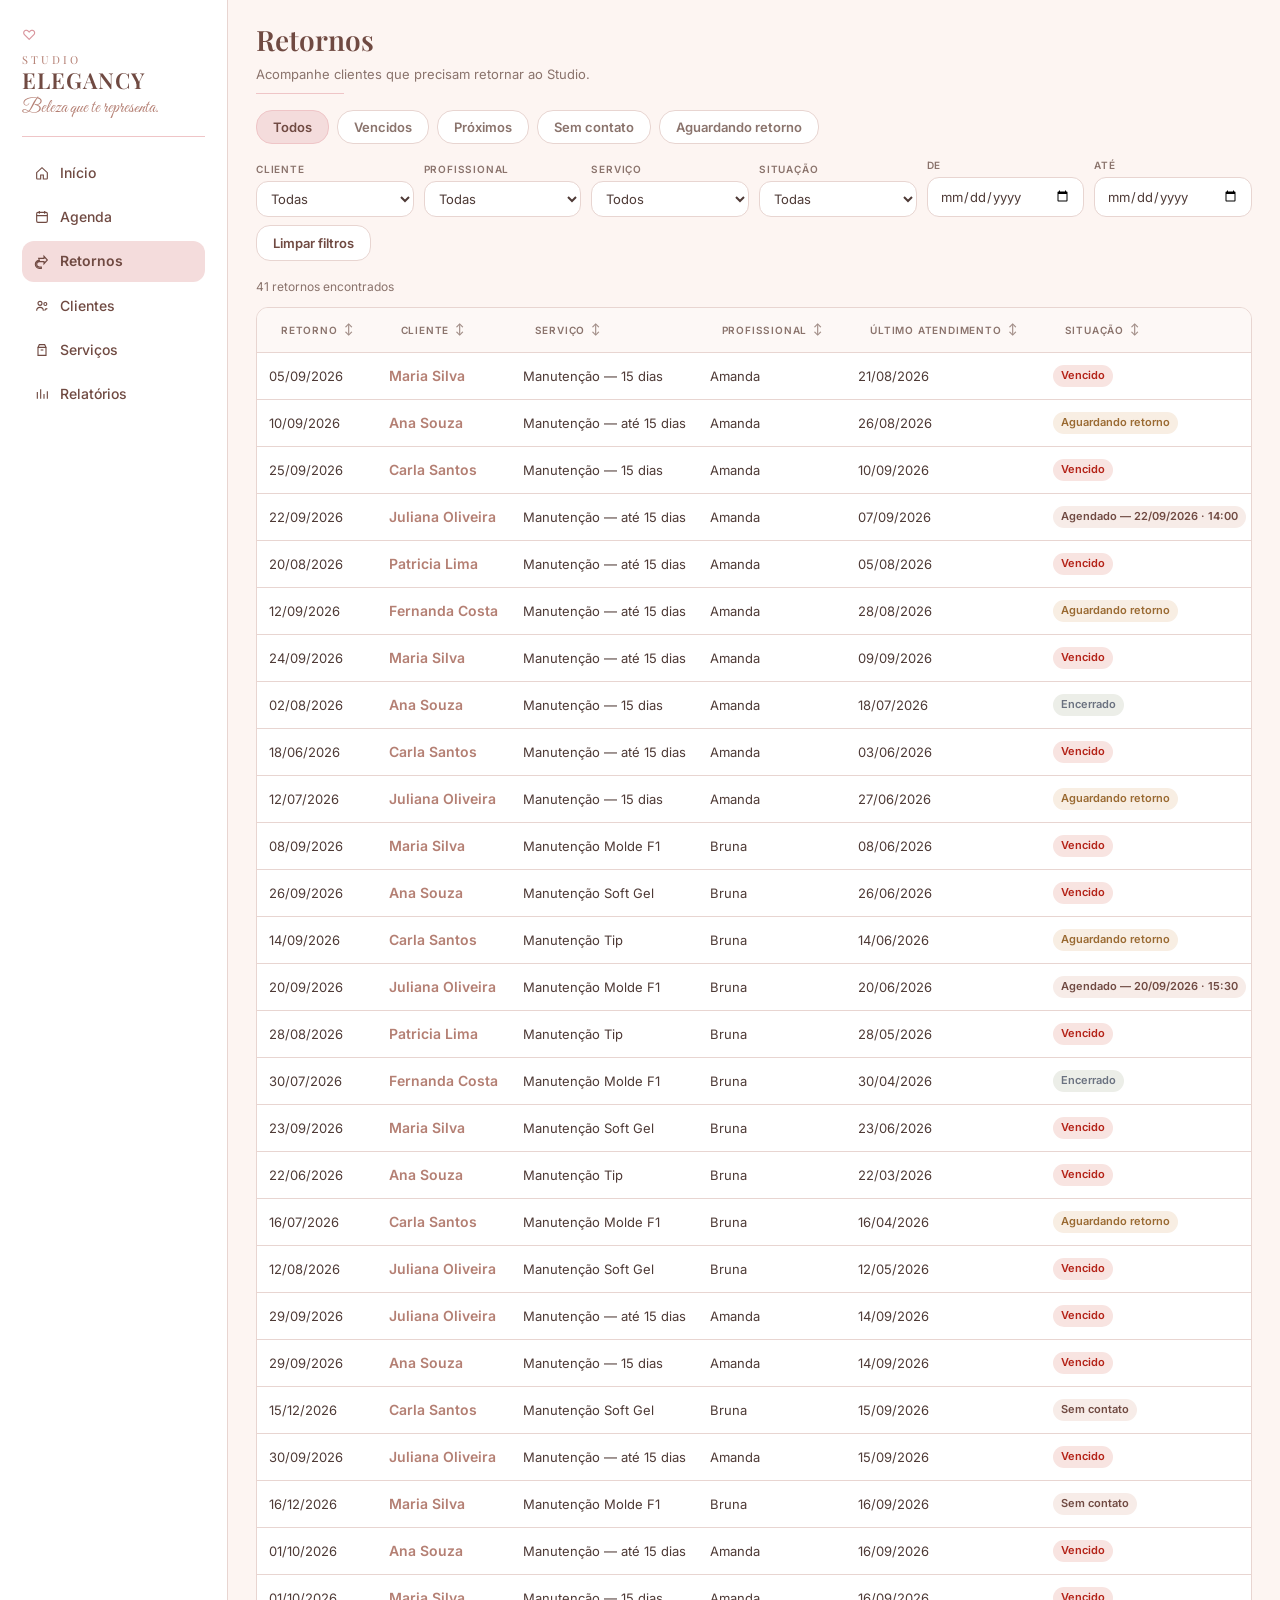
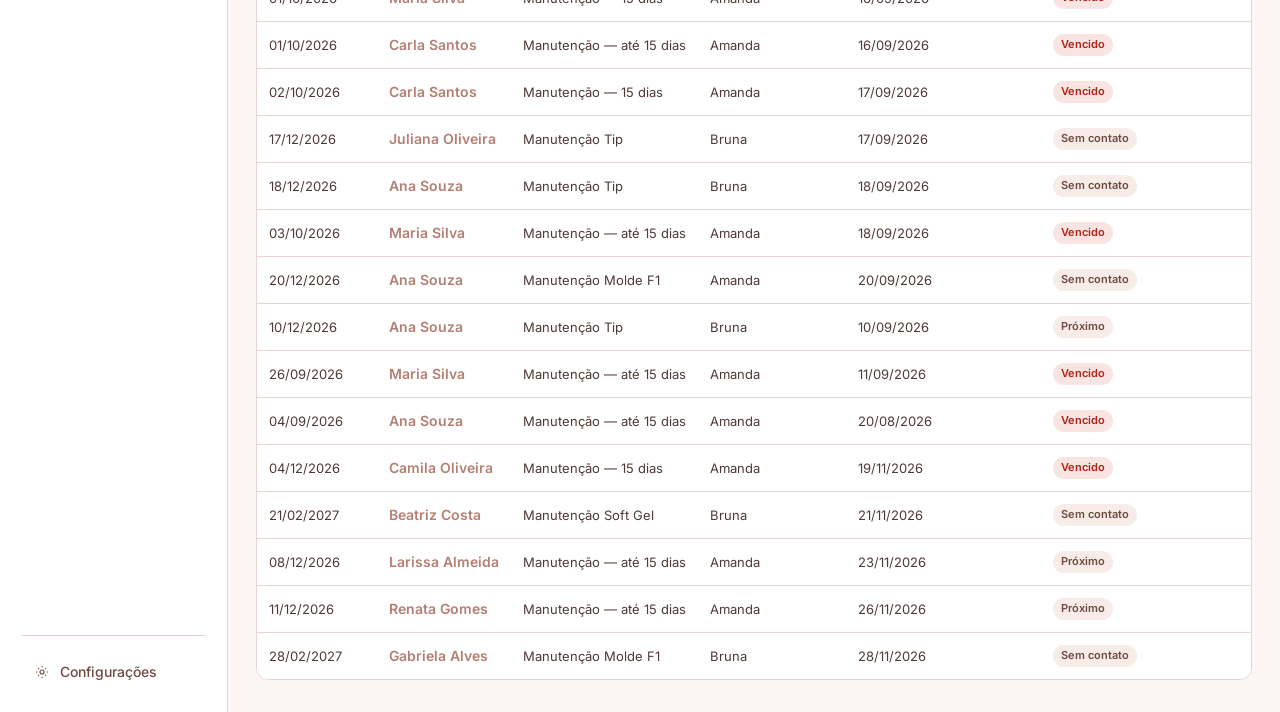
==== commit b855605c: "refactor: make studio-elegancy the web app root Co-authored-by: Cursor <cursoragent@cursor.com>" ====
--- a/retornos.html
+++ b/retornos.html
@@ -9,9 +9,9 @@
   <link href="https://fonts.googleapis.com/css2?family=Great+Vibes&family=Inter:wght@400;500;600&family=Playfair+Display:wght@500;600&display=swap" rel="stylesheet">
   <link rel="stylesheet" href="css/tokens.css">
   <link rel="stylesheet" href="css/base.css">
-  <link rel="stylesheet" href="css/layout.css">
-  <link rel="stylesheet" href="css/components.css">
-  <link rel="stylesheet" href="css/pages.css?v=tbl1">
+  <link rel="stylesheet" href="css/layout.css?v=retm1">
+  <link rel="stylesheet" href="css/components.css?v=retm1">
+  <link rel="stylesheet" href="css/pages.css?v=retm1">
 </head>
 <body class="app-body" data-page="retornos">
   <main class="content">
@@ -81,7 +81,7 @@
   <script src="js/shell.js?v=ret1"></script>
   <script src="js/tables.js?v=tbl1"></script>
   <script src="js/appointments.js?v=tbl1"></script>
-  <script src="js/maintenance.js?v=tbl1"></script>
+  <script src="js/maintenance.js?v=retm1"></script>
   <script src="js/clients-form.js?v=et5"></script>
   <script src="js/anamnese.js?v=et5"></script>
   <script src="js/new-appointment.js?v=svc5"></script>
--- a/css/layout.css
+++ b/css/layout.css
@@ -170,4 +170,8 @@
   .nav-link {
     justify-content: center;
   }
+
+  .content {
+    padding: 16px 14px 28px;
+  }
 }
--- a/css/components.css
+++ b/css/components.css
@@ -814,3 +814,15 @@
     grid-template-columns: 64px 1fr;
   }
 }
+
+@media (max-width: 720px) {
+  .modal-backdrop {
+    padding: 12px;
+    align-items: start;
+    overflow: auto;
+  }
+
+  .modal {
+    max-height: calc(100dvh - 24px);
+  }
+}
--- a/css/pages.css
+++ b/css/pages.css
@@ -2119,12 +2119,34 @@
 }
 
 .return-table {
-  min-width: 1180px;
+  min-width: 1100px;
+}
+
+.return-table .return-actions {
+  width: 1%;
+  white-space: nowrap;
 }
 
 .return-table .return-actions .btn-row {
-  flex-wrap: wrap;
+  flex-wrap: nowrap;
+  flex-direction: row;
   justify-content: flex-end;
+  align-items: center;
+  gap: 6px;
+  width: auto;
+}
+
+.return-table .return-actions .btn {
+  flex: 0 0 auto;
+  width: auto;
+  min-height: 32px;
+  padding: 5px 10px;
+  font-size: 12px;
+  white-space: nowrap;
+}
+
+.btn-label-short {
+  display: none;
 }
 
 .return-history-block {
@@ -2599,6 +2621,247 @@
   }
 }
 
+@media (max-width: 720px) {
+  body[data-page="retornos"] .agenda-toolbar .segments {
+    flex-wrap: nowrap;
+    width: 100%;
+    margin-right: 0;
+    overflow-x: auto;
+    -webkit-overflow-scrolling: touch;
+    padding-bottom: 4px;
+  }
+
+  body[data-page="retornos"] .segment {
+    flex: 0 0 auto;
+    white-space: nowrap;
+  }
+
+  body[data-page="retornos"] .agenda-filters {
+    flex-direction: column;
+    align-items: stretch;
+    gap: 10px;
+  }
+
+  body[data-page="retornos"] .agenda-filter {
+    min-width: 0;
+    flex: 1 1 auto;
+    width: 100%;
+  }
+
+  body[data-page="retornos"] .agenda-filter .select,
+  body[data-page="retornos"] .agenda-filter .input {
+    min-height: 40px;
+    width: 100%;
+  }
+
+  body[data-page="retornos"] .agenda-filters .btn {
+    width: 100%;
+    min-height: 40px;
+    margin-bottom: 0;
+  }
+
+  .return-table-wrap {
+    overflow: visible;
+    border: 0;
+    background: transparent;
+  }
+
+  .return-table {
+    display: block;
+    min-width: 0;
+    width: 100%;
+  }
+
+  .return-table thead {
+    display: none;
+  }
+
+  .return-table tbody {
+    display: grid;
+    gap: 12px;
+  }
+
+  .return-table tbody tr.return-record {
+    display: grid;
+    grid-template-columns: minmax(0, 1fr) auto;
+    grid-template-areas:
+      "client sit"
+      "svc pro"
+      "date date"
+      "ultimo ultimo"
+      "contato contato"
+      "next next"
+      "actions actions";
+    gap: 6px 10px;
+    padding: 14px;
+    border: 1px solid var(--line);
+    border-radius: 12px;
+    background: var(--white);
+    cursor: default;
+  }
+
+  .return-table tbody tr.return-record:hover {
+    background: #fdf8f6;
+  }
+
+  .return-table th,
+  .return-table td,
+  .return-table tbody tr:last-child td,
+  .return-table tbody tr.return-record:hover td {
+    display: block;
+    width: auto;
+    padding: 0;
+    border: 0;
+    background: transparent;
+    white-space: normal;
+    font-size: 14px;
+  }
+
+  .return-cell-client {
+    grid-area: client;
+    min-width: 0;
+  }
+
+  .return-cell-client .appt-name {
+    display: inline-block;
+    font-size: 16px;
+    font-weight: 600;
+    line-height: 1.3;
+  }
+
+  .return-cell-sit {
+    grid-area: sit;
+    justify-self: end;
+    align-self: start;
+  }
+
+  .return-cell-svc {
+    grid-area: svc;
+    color: var(--muted);
+    font-size: 13px;
+  }
+
+  .return-cell-pro {
+    grid-area: pro;
+    color: var(--muted);
+    font-size: 13px;
+    text-align: right;
+  }
+
+  .return-cell-date {
+    grid-area: date;
+  }
+
+  .return-cell-ultimo {
+    grid-area: ultimo;
+  }
+
+  .return-cell-contato {
+    grid-area: contato;
+  }
+
+  .return-cell-acao {
+    grid-area: next;
+  }
+
+  .return-table .return-actions {
+    grid-area: actions;
+    width: auto;
+    white-space: normal;
+    padding-top: 10px;
+    margin-top: 4px;
+    border-top: 1px solid var(--line);
+  }
+
+  .return-table td.return-cell-date,
+  .return-table td.return-cell-ultimo,
+  .return-table td.return-cell-contato,
+  .return-table td.return-cell-acao {
+    display: flex;
+    align-items: baseline;
+    justify-content: space-between;
+    gap: 12px;
+    padding-top: 2px;
+  }
+
+  .return-table td[data-label]::before {
+    content: attr(data-label);
+    color: var(--muted);
+    font-size: 11px;
+    font-weight: 600;
+    letter-spacing: 0.06em;
+    text-transform: uppercase;
+    flex: 0 1 auto;
+    margin-right: auto;
+    padding-right: 10px;
+  }
+
+  .return-cell-client::before,
+  .return-cell-svc::before,
+  .return-cell-pro::before,
+  .return-cell-sit::before,
+  .return-actions::before {
+    display: none;
+  }
+
+  .return-table .return-actions .btn-row {
+    flex-wrap: wrap;
+    justify-content: flex-start;
+    gap: 8px;
+  }
+
+  .return-table .return-actions .btn {
+    min-height: 40px;
+    padding: 8px 12px;
+    font-size: 13px;
+  }
+
+  .return-actions .btn-label-long {
+    display: none;
+  }
+
+  .return-actions .btn-label-short {
+    display: inline;
+  }
+
+  .composer-top,
+  .composer-grid {
+    padding-left: 14px;
+    padding-right: 14px;
+  }
+
+  .composer {
+    max-height: calc(100dvh - 24px);
+  }
+
+  #modal-return-history .btn-row,
+  #modal-maint-contact .btn-row {
+    flex-wrap: wrap;
+  }
+
+  #modal-return-history .modal,
+  #modal-maint-contact .modal {
+    display: flex;
+    flex-direction: column;
+  }
+
+  #return-history-body,
+  #maint-contact-form {
+    min-height: 0;
+    overflow: auto;
+    flex: 1 1 auto;
+  }
+
+  #modal-return-history .modal > .btn-row,
+  #maint-contact-form > .btn-row {
+    flex-shrink: 0;
+    position: sticky;
+    bottom: 0;
+    padding-top: 10px;
+    background: var(--canvas);
+  }
+}
+
 @media (max-width: 640px) {
   .dash-return-grid,
   .stats {
